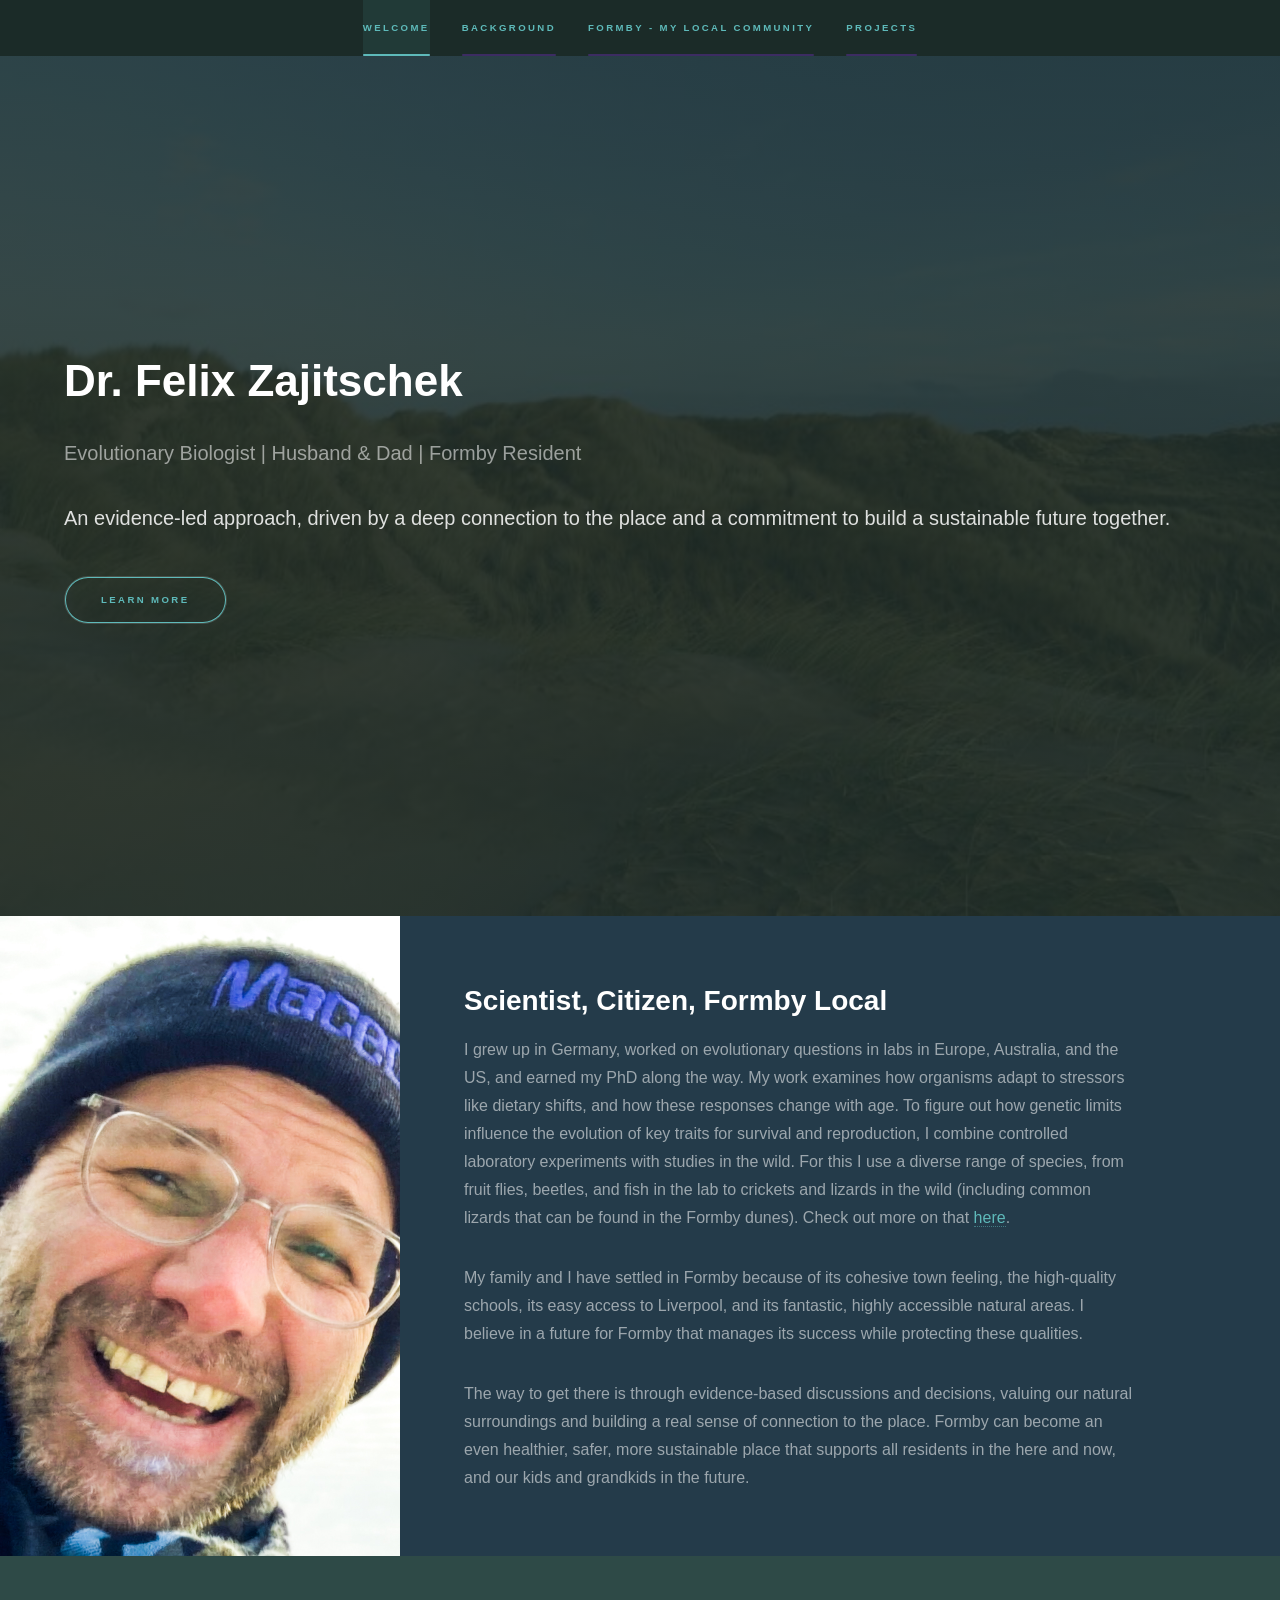
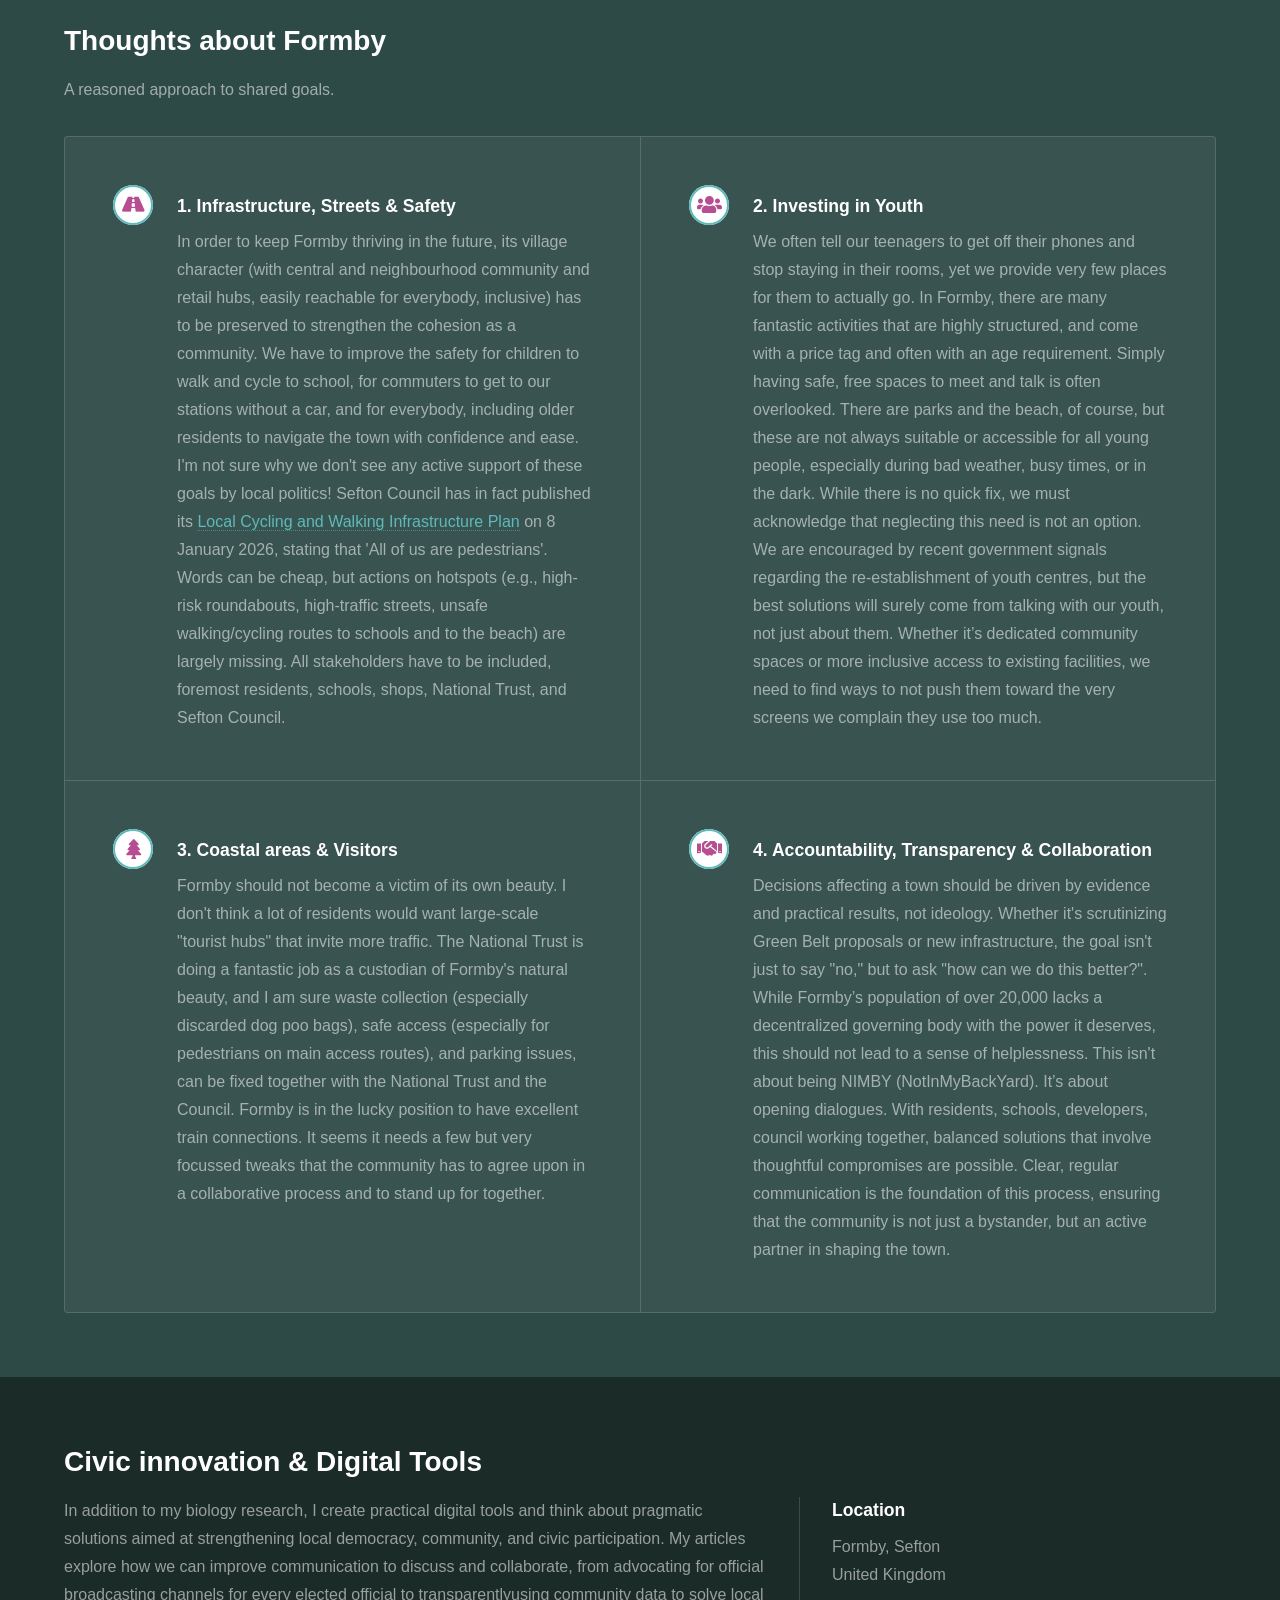
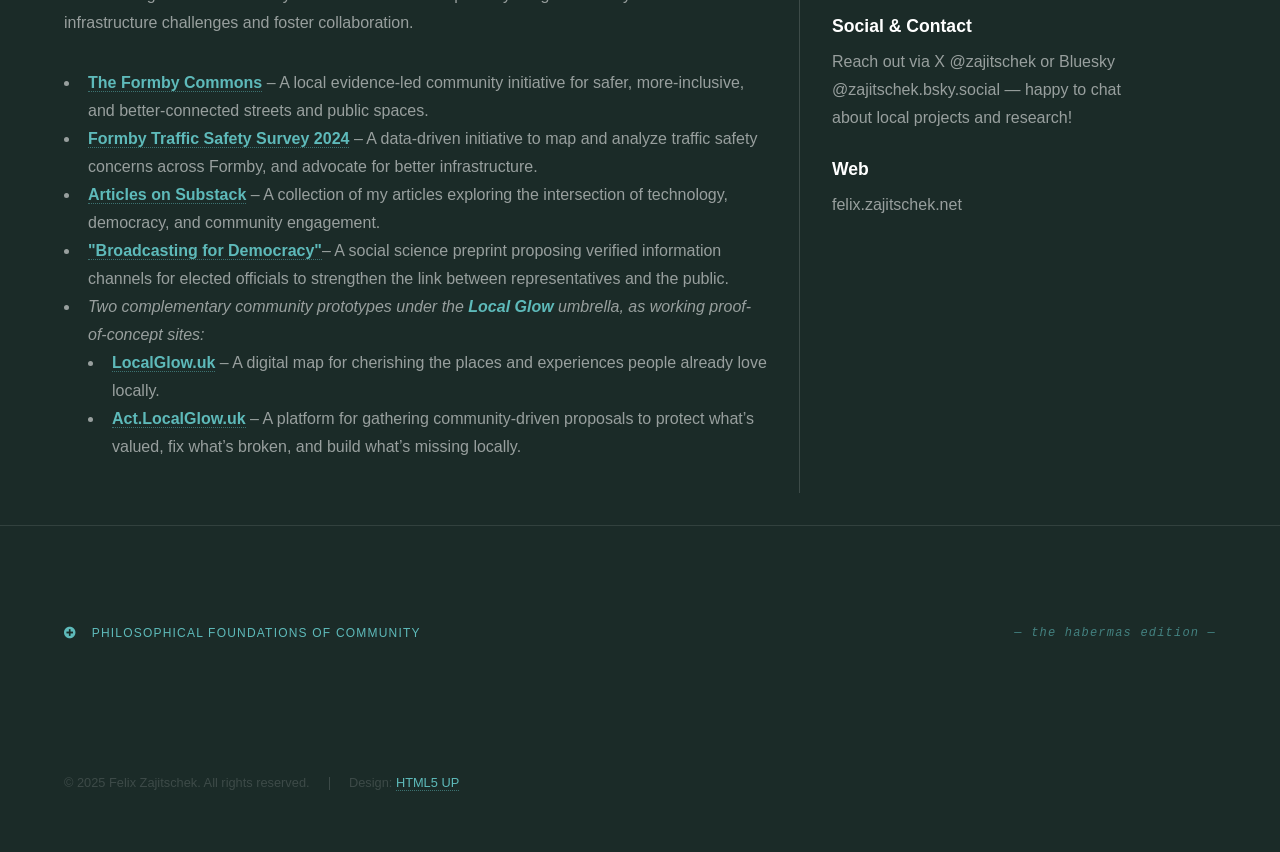
==== index.html @ e8300ec7 "Initial file upload" ====
<!DOCTYPE HTML>
<html>
        <head>
                <title>Dr. Felix Zajitschek | Formby Resident & Scientist</title>
                <meta charset="utf-8" />
                <meta name="viewport" content="width=device-width, initial-scale=1, user-scalable=no" />
                <link rel="stylesheet" href="assets/css/main.css" />
                <noscript><link rel="stylesheet" href="assets/css/noscript.css" /></noscript>
                <link rel="icon" type="image/png" href="/favicon-96x96.png" sizes="96x96" />
<link rel="icon" type="image/svg+xml" href="/favicon.svg" />
<link rel="shortcut icon" href="/favicon.ico" />
<link rel="apple-touch-icon" sizes="180x180" href="/apple-touch-icon.png" />
<meta name="apple-mobile-web-app-title" content="Felix Z" />
<link rel="manifest" href="/site.webmanifest" />
        </head>
        <body class="is-preload">

                <section id="sidebar">
                                <div class="inner">
                                        <nav>
                                                <ul>
                                                        <li><a href="#intro">Welcome</a></li>
                                                        <li><a href="#about">Background</a></li>
                                                        <li><a href="#action">Formby - my local community</a></li>
                                                        <li><a href="#projects">Projects</a></li>
                                                </ul>
                                        </nav>
                                </div>
                        </section>

                <div id="wrapper">

                                <section id="intro" class="wrapper style1 fullscreen fade-up">
                                                <div class="inner">
                                                        <h1>Dr. Felix Zajitschek</h1>
                                                        <p>
    Evolutionary Biologist | Husband & Dad | Formby Resident
    <span style="display: block; margin-top: 1.5em; color: rgba(255, 255, 255, 0.85);">
        An evidence-led approach, driven by a deep connection to the place and a commitment to build a sustainable future together.
    </span>
</p>
                                                        <ul class="actions">
                                                                <li><a href="#about" class="button scrolly">Learn more</a></li>
                                                        </ul>
                                                </div>
                                        </section>

                                <section id="about" class="wrapper style2 spotlights">
                                                <section>
                                                        <a href="#" class="image"><img src="images/profile.jpg" alt="Felix Zajitschek" data-position="center center" /></a>
                                                        <div class="content">
                                                                <div class="inner">
                                                                        <h2>Scientist, Citizen, Formby Local</h2>
                                                                        <p>I grew up in Germany, worked on evolutionary questions in labs in Europe, Australia, and the US, and earned my PhD along the way. My work examines how organisms adapt to stressors like dietary shifts, and how these responses change with age. To figure out how genetic limits influence the evolution of key traits for survival and reproduction, I combine controlled laboratory experiments with studies in the wild.
                                                                        For this I use a diverse range of species, from fruit flies, beetles, and fish in the lab to crickets and lizards in the wild (including common lizards that can be found in the Formby dunes). Check out more on that <a href="https://research.zajitschek.net/" target="_blank">here</a>.</p>
                                                                        <p>My family and I have settled in Formby because of its cohesive town feeling, the high-quality schools, its easy access to Liverpool, and its fantastic, highly accessible natural areas. I believe in a future for Formby that manages its success while protecting these qualities.</p>
                                                                        <p>The way to get there is through evidence-based discussions and decisions, valuing our natural surroundings and building a real sense of connection to the place. Formby can become an even healthier, safer, more sustainable place that supports all residents in the here and now, and our kids and grandkids in the future.</p>
                                                                </div>

                                                        </div>
                                                </section>
                                        </section>

                                <section id="action" class="wrapper style3 fade-up">
                                                <div class="inner">
                                                        <h2>Thoughts about Formby</h2>
                                                        <p>A reasoned approach to shared goals.</p>
                                                        <div class="features">
                                                                <section>
                                                                        <span class="icon solid major fa-road"></span>
                                                                        <h3>1. Infrastructure, Streets & Safety</h3>
                                                                        <p>In order to keep Formby thriving in the future, its village character (with central and neighbourhood community and retail hubs, easily reachable for everybody, inclusive) has to be preserved to strengthen the cohesion as a community. We have to improve the safety for children to walk and cycle to school, for commuters to get to our stations without a car, and for everybody, including older residents to navigate the town with confidence and ease. I'm not sure why we don't see any active support of these goals by local politics! Sefton Council has in fact published its <a href="https://modgov.sefton.gov.uk/documents/s133350/Enc.%201%20for%20Adoption%20of%20the%20Local%20Cycling%20and%20Walking%20Infrastructure%20Plan.pdf" target="_blank">Local Cycling and Walking Infrastructure Plan</a> on 8 January 2026, stating that 'All of us are pedestrians'. Words can be cheap, but actions on hotspots (e.g., high-risk roundabouts, high-traffic streets, unsafe walking/cycling routes to schools and to the beach) are largely missing. All stakeholders have to be included, foremost residents, schools, shops, National Trust, and Sefton Council.

</p>
                                                                </section>
                                                                <section>
                                                                        <span class="icon solid major fa-users"></span>
                                                                        <h3>2. Investing in Youth</h3>
                                                                        <p>We often tell our teenagers to get off their phones and stop staying in their rooms, yet we provide very few places for them to actually go. In Formby, there are many fantastic activities that are highly structured, and come with a price tag and often with an age requirement.
                                                                        Simply having safe, free spaces to meet and talk is often overlooked. There are parks and the beach, of course, but these are not always suitable or accessible for all young people, especially during bad weather, busy times, or in the dark.
                                                                        While there is no quick fix, we must acknowledge that neglecting this need is not an option. We are encouraged by recent government signals regarding the re-establishment of youth centres, but the best solutions will surely come from talking with our youth, not just about them. Whether it’s dedicated community spaces or more inclusive access to existing facilities, we need to find ways to not push them toward the very screens we complain they use too much.</p>
                                                                </section>
                                                                <section>
                                                                        <span class="icon solid major fa-tree"></span>
                                                                        <h3>3. Coastal areas & Visitors</h3>
                                                                        <p>Formby should not become a victim of its own beauty. I don't think a lot of residents would want large-scale "tourist hubs" that invite more traffic. The National Trust is doing a fantastic job as a custodian of Formby's natural beauty, and I am sure waste collection (especially discarded dog poo bags), safe access (especially for pedestrians on main access routes), and parking issues, can be fixed together with the National Trust and the Council. Formby is in the lucky position to have excellent train connections. It seems it needs a few but very focussed tweaks that the community has to agree upon in a collaborative process and to stand up for together.</p>
                                                                </section>
                                                                <section>
                                                                        <span class="icon solid major fa-handshake"></span>
                                                                        <h3>4. Accountability, Transparency & Collaboration</h3>
                                                                        <p>Decisions affecting a town should be driven by evidence and practical results, not ideology. Whether it's scrutinizing Green Belt proposals or new infrastructure, the goal isn't just to say "no," but to ask "how can we do this better?".
                                                                        While Formby’s population of over 20,000 lacks a decentralized governing body with the power it deserves, this should not lead to a sense of helplessness. This isn't about being NIMBY (NotInMyBackYard). It’s about opening dialogues. With residents, schools, developers, council working together, balanced solutions that involve thoughtful compromises are possible. Clear, regular communication is the foundation of this process, ensuring that the community is not just a bystander, but an active partner in shaping the town.</p>
                                                                </section>
                                                        </div>
                                                </div>
                                        </section>

                                <section id="projects" class="wrapper style1 fade-up">
                                                <div class="inner">
                                                        <h2>Civic innovation & Digital Tools</h2>
                                                        <div class="split style1">
                                                                <section>
                                                                        <p>In addition to my biology research, I create practical digital tools and think about pragmatic solutions aimed at strengthening local democracy, community, and civic participation. My articles explore how we can improve communication to discuss and collaborate, from advocating for official broadcasting channels for every elected official to transparentlyusing community data to solve local infrastructure challenges and foster collaboration.</p>
                                                                        <ul>
                                                                                <li><strong><a href="https://theformbycommons.github.io/" target="_blank">The Formby Commons</a></strong> – A local evidence-led community initiative for safer, more-inclusive, and better-connected streets and public spaces.</li>
                                                                                <li><strong><a href="https://sites.google.com/view/formby-traffic-2024/home" target="_blank">Formby Traffic Safety Survey 2024</a></strong> – A data-driven initiative to map and analyze traffic safety concerns across Formby, and advocate for better infrastructure.</li>
                                                                                <li><strong><a href="https://substack.com/@felixzajitschek" target="_blank">Articles on Substack</a></strong> – A collection of my articles exploring the intersection of technology, democracy, and community engagement.</li>                                                                              
                                                                                <li><strong><a href="https://osf.io/preprints/socarxiv/wxce3_v2" target="_blank">"Broadcasting for Democracy"</strong></a>– A social science preprint proposing verified information channels for elected officials to strengthen the link between representatives and the public.</li>
                                                                                <li><em>Two complementary community prototypes under the <strong>Local Glow</strong> umbrella, as working proof-of-concept sites:</em>
                                                                                        <ul>
                                                                                <li><a href="https://localglow.uk" target="_blank"><strong>LocalGlow.uk</strong></a> – A digital map for cherishing the places and experiences people already love locally.</li>
                                                                                <li><a href="https://act.localglow.uk" target="_blank"><strong>Act.LocalGlow.uk</strong></a> – A platform for gathering community-driven proposals to protect what’s valued, fix what’s broken, and build what’s missing locally.</li>
                                                                                        </ul>
                                                                        </li>
                                                                        </ul>
                                                                </section>
                                                                <section>
                                                                        <ul class="contact">
                                                                                <li>
                                                                                        <h3>Location</h3>
                                                                                        <span>Formby, Sefton<br />
                                                                                        United Kingdom</span>
                                                                                </li>
                                                                                <li>
                                                                                        <h3>Social & Contact</h3>
                                                                                        Reach out via X @zajitschek or Bluesky @zajitschek.bsky.social — happy to chat about local projects and research!
                                                                                </li>
                                                                                <li>
                                                                                        <h3>Web</h3>
                                                                                        <span>felix.zajitschek.net</span>
                                                                                </li>
                                                                        </ul>
                                                                </section>
                                                        </div>
                                                </div>
                                        </section>

<!-- hidden philo comments start -->

<section id="philosophy" class="wrapper style1 fade-up" style="padding: 2em 0; border-top: 1px solid rgba(255, 255, 255, 0.1);">
    <div class="inner">
        <details style="cursor: pointer; outline: none; border: none;">
            <summary style="font-family: 'Arial', sans-serif; letter-spacing: 0.1em; text-transform: uppercase; font-size: 0.75em; color: #5ebaba; list-style: none; display: flex; align-items: center; justify-content: space-between;">
                <span><span class="icon solid fa-plus-circle" style="margin-right: 10px;"></span> Philosophical Foundations of Community</span>
                <span style="font-family: 'Courier New', Courier, monospace; font-style: italic; opacity: 0.6; text-transform: none;">— the habermas edition —</span>
            </summary>

            <div style="margin-top: 2em; background: rgba(255, 255, 255, 0.03); border: 1px solid rgba(94, 186, 186, 0.2); padding: 2em; border-radius: 0.25em;">
                
                <div style="margin-bottom: 2.5em;">
                    <blockquote style="border-left: 3px solid #5ebaba; padding-left: 1.5em; font-style: italic; color: #ffffff; margin-bottom: 1em; line-height: 1.5; font-family: 'Georgia', serif;">
                        "The spatial dimension of the life-world is determined by the 'fact of human plurality': every interaction unifies the multiple perspectives of perception and action of those present, who as individuals occupy an inconvertible standpoint."
                    </blockquote>
                    <p style="font-size: 0.9em; opacity: 0.8; margin-bottom: 0.5em;">
                        <strong>The Vision:</strong> Power isn't something one person holds. It's something we create together. By respecting our "inconvertible standpoints", i.e. our unique life experiences, we can build a shared reality within and for a community.
                    </p>
                    <cite style="display: block; font-size: 0.75em; opacity: 0.4; font-style: normal;">
                        Habermas, J., <em>Social Research</em> (1977), 44(1).
                    </cite>
                </div>

                <div style="margin-bottom: 2.5em;">
                    <blockquote style="border-left: 3px solid #5ebaba; padding-left: 1.5em; font-style: italic; color: #ffffff; margin-bottom: 1em; line-height: 1.5; font-family: 'Georgia', serif;">
                        "The temporal dimension of the life-world is determined by the 'fact of human natality': the birth of every individual means the possibility of a new beginning; to act means to be able to seize the initiative and to do the unanticipated."
                    </blockquote>
                    <p style="font-size: 0.9em; opacity: 0.8; margin-bottom: 0.5em;">
                        <strong>The Vision:</strong> We aren't bound by the way things have always been. Every new resident and every new generation brings the capacity to take the initiative and solve old problems in unanticipated ways. Every current resident has the same power.
                    </p>
                    <cite style="display: block; font-size: 0.75em; opacity: 0.4; font-style: normal;">
                        Habermas, J., <em>Social Research</em> (1977), 44(1).
                    </cite>
                </div>

                <div style="margin-bottom: 1em;">
                    <blockquote style="border-left: 3px solid #5ebaba; padding-left: 1.5em; font-style: italic; color: #ffffff; margin-bottom: 1em; line-height: 1.5; font-family: 'Georgia', serif;">
                        "In short, the new conflicts are not ignited by distribution problems but by questions having to do with the grammar of forms of life"
                    </blockquote>
                    <p style="font-size: 0.9em; opacity: 0.8; margin-bottom: 0.5em;">
                        <strong>The Vision:</strong> Sustainable local politics is about more than just budgets. It is about protecting the "grammar of our forms of life". This means ensuring that our schools, our dunes, and our local connections are treated as the vital language of our community, rather than just data points for non-local institutions or for solely profit-driven entities.
                    </p>
                    <cite style="display: block; font-size: 0.75em; opacity: 0.4; font-style: normal;">
                        Habermas, J., <em>The Theory of Communicative Action</em> (1987), 2.
                    </cite>
                </div>

            </div>
        </details>
    </div>
</section>
<!-- hidden philo comments end -->

                        </div>

                <footer id="footer" class="wrapper style1-alt">
                                <div class="inner">
                                        <ul class="menu">
                                                <li>&copy; 2025 Felix Zajitschek. All rights reserved.</li><li>Design: <a href="http://html5up.net">HTML5 UP</a></li>
                                        </ul>
                                </div>
                        </footer>

                <script src="assets/js/jquery.min.js"></script>
                        <script src="assets/js/jquery.scrollex.min.js"></script>
                        <script src="assets/js/jquery.scrolly.min.js"></script>
                        <script src="assets/js/browser.min.js"></script>
                        <script src="assets/js/breakpoints.min.js"></script>
                        <script src="assets/js/util.js"></script>
                        <script src="assets/js/main.js"></script>

        </body>
</html>
---- assets/css/main.css ----
@import url(fontawesome-all.min.css);

/*
	Hyperspace by HTML5 UP
	html5up.net | @ajlkn
	Free for personal and commercial use under the CCA 3.0 license (html5up.net/license)
*/

html, body, div, span, applet, object,
iframe, h1, h2, h3, h4, h5, h6, p, blockquote,
pre, a, abbr, acronym, address, big, cite,
code, del, dfn, em, img, ins, kbd, q, s, samp,
small, strike, strong, sub, sup, tt, var, b,
u, i, center, dl, dt, dd, ol, ul, li, fieldset,
form, label, legend, table, caption, tbody,
tfoot, thead, tr, th, td, article, aside,
canvas, details, embed, figure, figcaption,
footer, header, hgroup, menu, nav, output, ruby,
section, summary, time, mark, audio, video {
	margin: 0;
	padding: 0;
	border: 0;
	font-size: 100%;
	font: inherit;
	vertical-align: baseline;}

article, aside, details, figcaption, figure,
footer, header, hgroup, menu, nav, section {
	display: block;}

body {
	line-height: 1;
}

ol, ul {
	list-style: none;
}

blockquote, q {
	quotes: none;
}

	blockquote:before, blockquote:after, q:before, q:after {
		content: '';
		content: none;
	}

table {
	border-collapse: collapse;
	border-spacing: 0;
}

body {
	-webkit-text-size-adjust: none;
}

mark {
	background-color: transparent;
	color: inherit;
}

input::-moz-focus-inner {
	border: 0;
	padding: 0;
}

input, select, textarea {
	-moz-appearance: none;
	-webkit-appearance: none;
	-ms-appearance: none;
	appearance: none;
}

/* Basic */

	@-ms-viewport {
		width: device-width;
	}

	body {
		-ms-overflow-style: scrollbar;
	}

	@media screen and (max-width: 480px) {

		html, body {
			min-width: 320px;
		}

	}

	html {
		box-sizing: border-box;
	}

	*, *:before, *:after {
		box-sizing: inherit;
	}

	body {
		background: #312450;
	}

		body.is-preload *, body.is-preload *:before, body.is-preload *:after {
			-moz-animation: none !important;
			-webkit-animation: none !important;
			-ms-animation: none !important;
			animation: none !important;
			-moz-transition: none !important;
			-webkit-transition: none !important;
			-ms-transition: none !important;
			transition: none !important;
		}

/* Type */

	body, input, select, textarea {
		color: rgba(255, 255, 255, 0.55);
		font-family: Arial, Helvetica, sans-serif;
		font-size: 16.5pt;
		font-weight: normal;
		line-height: 1.75;
	}

		@media screen and (max-width: 1680px) {

			body, input, select, textarea {
				font-size: 13pt;
			}

		}

		@media screen and (max-width: 1280px) {

			body, input, select, textarea {
				font-size: 12pt;
			}

		}

		@media screen and (max-width: 360px) {

			body, input, select, textarea {
				font-size: 11pt;
			}

		}

	a {
		-moz-transition: color 0.2s ease, border-bottom-color 0.2s ease;
		-webkit-transition: color 0.2s ease, border-bottom-color 0.2s ease;
		-ms-transition: color 0.2s ease, border-bottom-color 0.2s ease;
		transition: color 0.2s ease, border-bottom-color 0.2s ease;
		border-bottom: dotted 1px rgba(255, 255, 255, 0.35);
		color: inherit;
		text-decoration: none;
	}

		a:hover {
			border-bottom-color: transparent;
			color: #ffffff;
		}

	strong, b {
		color: #ffffff;
		font-weight: bold;
	}

	em, i {
		font-style: italic;
	}

	p {
		margin: 0 0 2em 0;
	}

	h1, h2, h3, h4, h5, h6 {
		color: #ffffff;
		font-weight: bold;
		line-height: 1.5;
		margin: 0 0 0.5em 0;
	}

		h1 a, h2 a, h3 a, h4 a, h5 a, h6 a {
			color: inherit;
			text-decoration: none;
		}

	h1 {
		font-size: 2.75em;
	}

		h1.major {
			margin: 0 0 1.3em 0;
			position: relative;
			padding-bottom: 0.35em;
		}

			h1.major:after {
				background-image: -moz-linear-gradient(to right, #5e42a6, #b74e91);
				background-image: -webkit-linear-gradient(to right, #5e42a6, #b74e91);
				background-image: -ms-linear-gradient(to right, #5e42a6, #b74e91);
				background-image: linear-gradient(to right, #5e42a6, #b74e91);
				-moz-transition: max-width 0.2s ease;
				-webkit-transition: max-width 0.2s ease;
				-ms-transition: max-width 0.2s ease;
				transition: max-width 0.2s ease;
				border-radius: 0.2em;
				bottom: 0;
				content: '';
				height: 0.05em;
				position: absolute;
				right: 0;
				width: 100%;
			}

	h2 {
		font-size: 1.75em;
	}

	h3 {
		font-size: 1.1em;
	}

	h4 {
		font-size: 1em;
	}

	h5 {
		font-size: 0.8em;
	}

	h6 {
		font-size: 0.6em;
	}

	@media screen and (max-width: 736px) {

		h1 {
			font-size: 2em;
		}

		h2 {
			font-size: 1.25em;
		}

		h3 {
			font-size: 1em;
		}

		h4 {
			font-size: 0.8em;
		}

		h5 {
			font-size: 0.6em;
		}

		h6 {
			font-size: 0.6em;
		}

	}

	sub {
		font-size: 0.8em;
		position: relative;
		top: 0.5em;
	}

	sup {
		font-size: 0.8em;
		position: relative;
		top: -0.5em;
	}

	blockquote {
		border-left: solid 4px rgba(255, 255, 255, 0.15);
		font-style: italic;
		margin: 0 0 2em 0;
		padding: 0.5em 0 0.5em 2em;
	}

	code {
		background: rgba(255, 255, 255, 0.05);
		border-radius: 0.25em;
		border: solid 1px rgba(255, 255, 255, 0.15);
		font-family: "Courier New", monospace;
		font-size: 0.9em;
		margin: 0 0.25em;
		padding: 0.25em 0.65em;
	}

	pre {
		-webkit-overflow-scrolling: touch;
		font-family: "Courier New", monospace;
		font-size: 0.9em;
		margin: 0 0 2em 0;
	}

		pre code {
			display: block;
			line-height: 1.75em;
			padding: 1em 1.5em;
			overflow-x: auto;
		}

	hr {
		border: 0;
		border-bottom: solid 1px rgba(255, 255, 255, 0.15);
		margin: 2em 0;
	}

		hr.major {
			margin: 3em 0;
		}

	.align-left {
		text-align: left;
	}

	.align-center {
		text-align: center;
	}

	.align-right {
		text-align: right;
	}

/* Row */

	.row {
		display: flex;
		flex-wrap: wrap;
		box-sizing: border-box;
		align-items: stretch;
	}

		.row > * {
			box-sizing: border-box;
		}

		.row.gtr-uniform > * > :last-child {
			margin-bottom: 0;
		}

		.row.aln-left {
			justify-content: flex-start;
		}

		.row.aln-center {
			justify-content: center;
		}

		.row.aln-right {
			justify-content: flex-end;
		}

		.row.aln-top {
			align-items: flex-start;
		}

		.row.aln-middle {
			align-items: center;
		}

		.row.aln-bottom {
			align-items: flex-end;
		}

		.row > .imp {
			order: -1;
		}

		.row > .col-1 {
			width: 8.33333%;
		}

		.row > .off-1 {
			margin-left: 8.33333%;
		}

		.row > .col-2 {
			width: 16.66667%;
		}

		.row > .off-2 {
			margin-left: 16.66667%;
		}

		.row > .col-3 {
			width: 25%;
		}

		.row > .off-3 {
			margin-left: 25%;
		}

		.row > .col-4 {
			width: 33.33333%;
		}

		.row > .off-4 {
			margin-left: 33.33333%;
		}

		.row > .col-5 {
			width: 41.66667%;
		}

		.row > .off-5 {
			margin-left: 41.66667%;
		}

		.row > .col-6 {
			width: 50%;
		}

		.row > .off-6 {
			margin-left: 50%;
		}

		.row > .col-7 {
			width: 58.33333%;
		}

		.row > .off-7 {
			margin-left: 58.33333%;
		}

		.row > .col-8 {
			width: 66.66667%;
		}

		.row > .off-8 {
			margin-left: 66.66667%;
		}

		.row > .col-9 {
			width: 75%;
		}

		.row > .off-9 {
			margin-left: 75%;
		}

		.row > .col-10 {
			width: 83.33333%;
		}

		.row > .off-10 {
			margin-left: 83.33333%;
		}

		.row > .col-11 {
			width: 91.66667%;
		}

		.row > .off-11 {
			margin-left: 91.66667%;
		}

		.row > .col-12 {
			width: 100%;
		}

		.row > .off-12 {
			margin-left: 100%;
		}

		.row.gtr-0 {
			margin-top: 0;
			margin-left: 0em;
		}

			.row.gtr-0 > * {
				padding: 0 0 0 0em;
			}

			.row.gtr-0.gtr-uniform {
				margin-top: 0em;
			}

				.row.gtr-0.gtr-uniform > * {
					padding-top: 0em;
				}

		.row.gtr-25 {
			margin-top: 0;
			margin-left: -0.375em;
		}

			.row.gtr-25 > * {
				padding: 0 0 0 0.375em;
			}

			.row.gtr-25.gtr-uniform {
				margin-top: -0.375em;
			}

				.row.gtr-25.gtr-uniform > * {
					padding-top: 0.375em;
				}

		.row.gtr-50 {
			margin-top: 0;
			margin-left: -0.75em;
		}

			.row.gtr-50 > * {
				padding: 0 0 0 0.75em;
			}

			.row.gtr-50.gtr-uniform {
				margin-top: -0.75em;
			}

				.row.gtr-50.gtr-uniform > * {
					padding-top: 0.75em;
				}

		.row {
			margin-top: 0;
			margin-left: -1.5em;
		}

			.row > * {
				padding: 0 0 0 1.5em;
			}

			.row.gtr-uniform {
				margin-top: -1.5em;
			}

				.row.gtr-uniform > * {
					padding-top: 1.5em;
				}

		.row.gtr-150 {
			margin-top: 0;
			margin-left: -2.25em;
		}

			.row.gtr-150 > * {
				padding: 0 0 0 2.25em;
			}

			.row.gtr-150.gtr-uniform {
				margin-top: -2.25em;
			}

				.row.gtr-150.gtr-uniform > * {
					padding-top: 2.25em;
				}

		.row.gtr-200 {
			margin-top: 0;
			margin-left: -3em;
		}

			.row.gtr-200 > * {
				padding: 0 0 0 3em;
			}

			.row.gtr-200.gtr-uniform {
				margin-top: -3em;
			}

				.row.gtr-200.gtr-uniform > * {
					padding-top: 3em;
				}

		@media screen and (max-width: 1680px) {

			.row {
				display: flex;
				flex-wrap: wrap;
				box-sizing: border-box;
				align-items: stretch;
			}

				.row > * {
					box-sizing: border-box;
				}

				.row.gtr-uniform > * > :last-child {
					margin-bottom: 0;
				}

				.row.aln-left {
					justify-content: flex-start;
				}

				.row.aln-center {
					justify-content: center;
				}

				.row.aln-right {
					justify-content: flex-end;
				}

				.row.aln-top {
					align-items: flex-start;
				}

				.row.aln-middle {
					align-items: center;
				}

				.row.aln-bottom {
					align-items: flex-end;
				}

				.row > .imp-xlarge {
					order: -1;
				}

				.row > .col-1-xlarge {
					width: 8.33333%;
				}

				.row > .off-1-xlarge {
					margin-left: 8.33333%;
				}

				.row > .col-2-xlarge {
					width: 16.66667%;
				}

				.row > .off-2-xlarge {
					margin-left: 16.66667%;
				}

				.row > .col-3-xlarge {
					width: 25%;
				}

				.row > .off-3-xlarge {
					margin-left: 25%;
				}

				.row > .col-4-xlarge {
					width: 33.33333%;
				}

				.row > .off-4-xlarge {
					margin-left: 33.33333%;
				}

				.row > .col-5-xlarge {
					width: 41.66667%;
				}

				.row > .off-5-xlarge {
					margin-left: 41.66667%;
				}

				.row > .col-6-xlarge {
					width: 50%;
				}

				.row > .off-6-xlarge {
					margin-left: 50%;
				}

				.row > .col-7-xlarge {
					width: 58.33333%;
				}

				.row > .off-7-xlarge {
					margin-left: 58.33333%;
				}

				.row > .col-8-xlarge {
					width: 66.66667%;
				}

				.row > .off-8-xlarge {
					margin-left: 66.66667%;
				}

				.row > .col-9-xlarge {
					width: 75%;
				}

				.row > .off-9-xlarge {
					margin-left: 75%;
				}

				.row > .col-10-xlarge {
					width: 83.33333%;
				}

				.row > .off-10-xlarge {
					margin-left: 83.33333%;
				}

				.row > .col-11-xlarge {
					width: 91.66667%;
				}

				.row > .off-11-xlarge {
					margin-left: 91.66667%;
				}

				.row > .col-12-xlarge {
					width: 100%;
				}

				.row > .off-12-xlarge {
					margin-left: 100%;
				}

				.row.gtr-0 {
					margin-top: 0;
					margin-left: 0em;
				}

					.row.gtr-0 > * {
						padding: 0 0 0 0em;
					}

					.row.gtr-0.gtr-uniform {
						margin-top: 0em;
					}

						.row.gtr-0.gtr-uniform > * {
							padding-top: 0em;
						}

				.row.gtr-25 {
					margin-top: 0;
					margin-left: -0.375em;
				}

					.row.gtr-25 > * {
						padding: 0 0 0 0.375em;
					}

					.row.gtr-25.gtr-uniform {
						margin-top: -0.375em;
					}

						.row.gtr-25.gtr-uniform > * {
							padding-top: 0.375em;
						}

				.row.gtr-50 {
					margin-top: 0;
					margin-left: -0.75em;
				}

					.row.gtr-50 > * {
						padding: 0 0 0 0.75em;
					}

					.row.gtr-50.gtr-uniform {
						margin-top: -0.75em;
					}

						.row.gtr-50.gtr-uniform > * {
							padding-top: 0.75em;
						}

				.row {
					margin-top: 0;
					margin-left: -1.5em;
				}

					.row > * {
						padding: 0 0 0 1.5em;
					}

					.row.gtr-uniform {
						margin-top: -1.5em;
					}

						.row.gtr-uniform > * {
							padding-top: 1.5em;
						}

				.row.gtr-150 {
					margin-top: 0;
					margin-left: -2.25em;
				}

					.row.gtr-150 > * {
						padding: 0 0 0 2.25em;
					}

					.row.gtr-150.gtr-uniform {
						margin-top: -2.25em;
					}

						.row.gtr-150.gtr-uniform > * {
							padding-top: 2.25em;
						}

				.row.gtr-200 {
					margin-top: 0;
					margin-left: -3em;
				}

					.row.gtr-200 > * {
						padding: 0 0 0 3em;
					}

					.row.gtr-200.gtr-uniform {
						margin-top: -3em;
					}

						.row.gtr-200.gtr-uniform > * {
							padding-top: 3em;
						}

		}

		@media screen and (max-width: 1280px) {

			.row {
				display: flex;
				flex-wrap: wrap;
				box-sizing: border-box;
				align-items: stretch;
			}

				.row > * {
					box-sizing: border-box;
				}

				.row.gtr-uniform > * > :last-child {
					margin-bottom: 0;
				}

				.row.aln-left {
					justify-content: flex-start;
				}

				.row.aln-center {
					justify-content: center;
				}

				.row.aln-right {
					justify-content: flex-end;
				}

				.row.aln-top {
					align-items: flex-start;
				}

				.row.aln-middle {
					align-items: center;
				}

				.row.aln-bottom {
					align-items: flex-end;
				}

				.row > .imp-large {
					order: -1;
				}

				.row > .col-1-large {
					width: 8.33333%;
				}

				.row > .off-1-large {
					margin-left: 8.33333%;
				}

				.row > .col-2-large {
					width: 16.66667%;
				}

				.row > .off-2-large {
					margin-left: 16.66667%;
				}

				.row > .col-3-large {
					width: 25%;
				}

				.row > .off-3-large {
					margin-left: 25%;
				}

				.row > .col-4-large {
					width: 33.33333%;
				}

				.row > .off-4-large {
					margin-left: 33.33333%;
				}

				.row > .col-5-large {
					width: 41.66667%;
				}

				.row > .off-5-large {
					margin-left: 41.66667%;
				}

				.row > .col-6-large {
					width: 50%;
				}

				.row > .off-6-large {
					margin-left: 50%;
				}

				.row > .col-7-large {
					width: 58.33333%;
				}

				.row > .off-7-large {
					margin-left: 58.33333%;
				}

				.row > .col-8-large {
					width: 66.66667%;
				}

				.row > .off-8-large {
					margin-left: 66.66667%;
				}

				.row > .col-9-large {
					width: 75%;
				}

				.row > .off-9-large {
					margin-left: 75%;
				}

				.row > .col-10-large {
					width: 83.33333%;
				}

				.row > .off-10-large {
					margin-left: 83.33333%;
				}

				.row > .col-11-large {
					width: 91.66667%;
				}

				.row > .off-11-large {
					margin-left: 91.66667%;
				}

				.row > .col-12-large {
					width: 100%;
				}

				.row > .off-12-large {
					margin-left: 100%;
				}

				.row.gtr-0 {
					margin-top: 0;
					margin-left: 0em;
				}

					.row.gtr-0 > * {
						padding: 0 0 0 0em;
					}

					.row.gtr-0.gtr-uniform {
						margin-top: 0em;
					}

						.row.gtr-0.gtr-uniform > * {
							padding-top: 0em;
						}

				.row.gtr-25 {
					margin-top: 0;
					margin-left: -0.375em;
				}

					.row.gtr-25 > * {
						padding: 0 0 0 0.375em;
					}

					.row.gtr-25.gtr-uniform {
						margin-top: -0.375em;
					}

						.row.gtr-25.gtr-uniform > * {
							padding-top: 0.375em;
						}

				.row.gtr-50 {
					margin-top: 0;
					margin-left: -0.75em;
				}

					.row.gtr-50 > * {
						padding: 0 0 0 0.75em;
					}

					.row.gtr-50.gtr-uniform {
						margin-top: -0.75em;
					}

						.row.gtr-50.gtr-uniform > * {
							padding-top: 0.75em;
						}

				.row {
					margin-top: 0;
					margin-left: -1.5em;
				}

					.row > * {
						padding: 0 0 0 1.5em;
					}

					.row.gtr-uniform {
						margin-top: -1.5em;
					}

						.row.gtr-uniform > * {
							padding-top: 1.5em;
						}

				.row.gtr-150 {
					margin-top: 0;
					margin-left: -2.25em;
				}

					.row.gtr-150 > * {
						padding: 0 0 0 2.25em;
					}

					.row.gtr-150.gtr-uniform {
						margin-top: -2.25em;
					}

						.row.gtr-150.gtr-uniform > * {
							padding-top: 2.25em;
						}

				.row.gtr-200 {
					margin-top: 0;
					margin-left: -3em;
				}

					.row.gtr-200 > * {
						padding: 0 0 0 3em;
					}

					.row.gtr-200.gtr-uniform {
						margin-top: -3em;
					}

						.row.gtr-200.gtr-uniform > * {
							padding-top: 3em;
						}

		}

		@media screen and (max-width: 980px) {

			.row {
				display: flex;
				flex-wrap: wrap;
				box-sizing: border-box;
				align-items: stretch;
			}

				.row > * {
					box-sizing: border-box;
				}

				.row.gtr-uniform > * > :last-child {
					margin-bottom: 0;
				}

				.row.aln-left {
					justify-content: flex-start;
				}

				.row.aln-center {
					justify-content: center;
				}

				.row.aln-right {
					justify-content: flex-end;
				}

				.row.aln-top {
					align-items: flex-start;
				}

				.row.aln-middle {
					align-items: center;
				}

				.row.aln-bottom {
					align-items: flex-end;
				}

				.row > .imp-medium {
					order: -1;
				}

				.row > .col-1-medium {
					width: 8.33333%;
				}

				.row > .off-1-medium {
					margin-left: 8.33333%;
				}

				.row > .col-2-medium {
					width: 16.66667%;
				}

				.row > .off-2-medium {
					margin-left: 16.66667%;
				}

				.row > .col-3-medium {
					width: 25%;
				}

				.row > .off-3-medium {
					margin-left: 25%;
				}

				.row > .col-4-medium {
					width: 33.33333%;
				}

				.row > .off-4-medium {
					margin-left: 33.33333%;
				}

				.row > .col-5-medium {
					width: 41.66667%;
				}

				.row > .off-5-medium {
					margin-left: 41.66667%;
				}

				.row > .col-6-medium {
					width: 50%;
				}

				.row > .off-6-medium {
					margin-left: 50%;
				}

				.row > .col-7-medium {
					width: 58.33333%;
				}

				.row > .off-7-medium {
					margin-left: 58.33333%;
				}

				.row > .col-8-medium {
					width: 66.66667%;
				}

				.row > .off-8-medium {
					margin-left: 66.66667%;
				}

				.row > .col-9-medium {
					width: 75%;
				}

				.row > .off-9-medium {
					margin-left: 75%;
				}

				.row > .col-10-medium {
					width: 83.33333%;
				}

				.row > .off-10-medium {
					margin-left: 83.33333%;
				}

				.row > .col-11-medium {
					width: 91.66667%;
				}

				.row > .off-11-medium {
					margin-left: 91.66667%;
				}

				.row > .col-12-medium {
					width: 100%;
				}

				.row > .off-12-medium {
					margin-left: 100%;
				}

				.row.gtr-0 {
					margin-top: 0;
					margin-left: 0em;
				}

					.row.gtr-0 > * {
						padding: 0 0 0 0em;
					}

					.row.gtr-0.gtr-uniform {
						margin-top: 0em;
					}

						.row.gtr-0.gtr-uniform > * {
							padding-top: 0em;
						}

				.row.gtr-25 {
					margin-top: 0;
					margin-left: -0.375em;
				}

					.row.gtr-25 > * {
						padding: 0 0 0 0.375em;
					}

					.row.gtr-25.gtr-uniform {
						margin-top: -0.375em;
					}

						.row.gtr-25.gtr-uniform > * {
							padding-top: 0.375em;
						}

				.row.gtr-50 {
					margin-top: 0;
					margin-left: -0.75em;
				}

					.row.gtr-50 > * {
						padding: 0 0 0 0.75em;
					}

					.row.gtr-50.gtr-uniform {
						margin-top: -0.75em;
					}

						.row.gtr-50.gtr-uniform > * {
							padding-top: 0.75em;
						}

				.row {
					margin-top: 0;
					margin-left: -1.5em;
				}

					.row > * {
						padding: 0 0 0 1.5em;
					}

					.row.gtr-uniform {
						margin-top: -1.5em;
					}

						.row.gtr-uniform > * {
							padding-top: 1.5em;
						}

				.row.gtr-150 {
					margin-top: 0;
					margin-left: -2.25em;
				}

					.row.gtr-150 > * {
						padding: 0 0 0 2.25em;
					}

					.row.gtr-150.gtr-uniform {
						margin-top: -2.25em;
					}

						.row.gtr-150.gtr-uniform > * {
							padding-top: 2.25em;
						}

				.row.gtr-200 {
					margin-top: 0;
					margin-left: -3em;
				}

					.row.gtr-200 > * {
						padding: 0 0 0 3em;
					}

					.row.gtr-200.gtr-uniform {
						margin-top: -3em;
					}

						.row.gtr-200.gtr-uniform > * {
							padding-top: 3em;
						}

		}

		@media screen and (max-width: 736px) {

			.row {
				display: flex;
				flex-wrap: wrap;
				box-sizing: border-box;
				align-items: stretch;
			}

				.row > * {
					box-sizing: border-box;
				}

				.row.gtr-uniform > * > :last-child {
					margin-bottom: 0;
				}

				.row.aln-left {
					justify-content: flex-start;
				}

				.row.aln-center {
					justify-content: center;
				}

				.row.aln-right {
					justify-content: flex-end;
				}

				.row.aln-top {
					align-items: flex-start;
				}

				.row.aln-middle {
					align-items: center;
				}

				.row.aln-bottom {
					align-items: flex-end;
				}

				.row > .imp-small {
					order: -1;
				}

				.row > .col-1-small {
					width: 8.33333%;
				}

				.row > .off-1-small {
					margin-left: 8.33333%;
				}

				.row > .col-2-small {
					width: 16.66667%;
				}

				.row > .off-2-small {
					margin-left: 16.66667%;
				}

				.row > .col-3-small {
					width: 25%;
				}

				.row > .off-3-small {
					margin-left: 25%;
				}

				.row > .col-4-small {
					width: 33.33333%;
				}

				.row > .off-4-small {
					margin-left: 33.33333%;
				}

				.row > .col-5-small {
					width: 41.66667%;
				}

				.row > .off-5-small {
					margin-left: 41.66667%;
				}

				.row > .col-6-small {
					width: 50%;
				}

				.row > .off-6-small {
					margin-left: 50%;
				}

				.row > .col-7-small {
					width: 58.33333%;
				}

				.row > .off-7-small {
					margin-left: 58.33333%;
				}

				.row > .col-8-small {
					width: 66.66667%;
				}

				.row > .off-8-small {
					margin-left: 66.66667%;
				}

				.row > .col-9-small {
					width: 75%;
				}

				.row > .off-9-small {
					margin-left: 75%;
				}

				.row > .col-10-small {
					width: 83.33333%;
				}

				.row > .off-10-small {
					margin-left: 83.33333%;
				}

				.row > .col-11-small {
					width: 91.66667%;
				}

				.row > .off-11-small {
					margin-left: 91.66667%;
				}

				.row > .col-12-small {
					width: 100%;
				}

				.row > .off-12-small {
					margin-left: 100%;
				}

				.row.gtr-0 {
					margin-top: 0;
					margin-left: 0em;
				}

					.row.gtr-0 > * {
						padding: 0 0 0 0em;
					}

					.row.gtr-0.gtr-uniform {
						margin-top: 0em;
					}

						.row.gtr-0.gtr-uniform > * {
							padding-top: 0em;
						}

				.row.gtr-25 {
					margin-top: 0;
					margin-left: -0.375em;
				}

					.row.gtr-25 > * {
						padding: 0 0 0 0.375em;
					}

					.row.gtr-25.gtr-uniform {
						margin-top: -0.375em;
					}

						.row.gtr-25.gtr-uniform > * {
							padding-top: 0.375em;
						}

				.row.gtr-50 {
					margin-top: 0;
					margin-left: -0.75em;
				}

					.row.gtr-50 > * {
						padding: 0 0 0 0.75em;
					}

					.row.gtr-50.gtr-uniform {
						margin-top: -0.75em;
					}

						.row.gtr-50.gtr-uniform > * {
							padding-top: 0.75em;
						}

				.row {
					margin-top: 0;
					margin-left: -1.5em;
				}

					.row > * {
						padding: 0 0 0 1.5em;
					}

					.row.gtr-uniform {
						margin-top: -1.5em;
					}

						.row.gtr-uniform > * {
							padding-top: 1.5em;
						}

				.row.gtr-150 {
					margin-top: 0;
					margin-left: -2.25em;
				}

					.row.gtr-150 > * {
						padding: 0 0 0 2.25em;
					}

					.row.gtr-150.gtr-uniform {
						margin-top: -2.25em;
					}

						.row.gtr-150.gtr-uniform > * {
							padding-top: 2.25em;
						}

				.row.gtr-200 {
					margin-top: 0;
					margin-left: -3em;
				}

					.row.gtr-200 > * {
						padding: 0 0 0 3em;
					}

					.row.gtr-200.gtr-uniform {
						margin-top: -3em;
					}

						.row.gtr-200.gtr-uniform > * {
							padding-top: 3em;
						}

		}

		@media screen and (max-width: 480px) {

			.row {
				display: flex;
				flex-wrap: wrap;
				box-sizing: border-box;
				align-items: stretch;
			}

				.row > * {
					box-sizing: border-box;
				}

				.row.gtr-uniform > * > :last-child {
					margin-bottom: 0;
				}

				.row.aln-left {
					justify-content: flex-start;
				}

				.row.aln-center {
					justify-content: center;
				}

				.row.aln-right {
					justify-content: flex-end;
				}

				.row.aln-top {
					align-items: flex-start;
				}

				.row.aln-middle {
					align-items: center;
				}

				.row.aln-bottom {
					align-items: flex-end;
				}

				.row > .imp-xsmall {
					order: -1;
				}

				.row > .col-1-xsmall {
					width: 8.33333%;
				}

				.row > .off-1-xsmall {
					margin-left: 8.33333%;
				}

				.row > .col-2-xsmall {
					width: 16.66667%;
				}

				.row > .off-2-xsmall {
					margin-left: 16.66667%;
				}

				.row > .col-3-xsmall {
					width: 25%;
				}

				.row > .off-3-xsmall {
					margin-left: 25%;
				}

				.row > .col-4-xsmall {
					width: 33.33333%;
				}

				.row > .off-4-xsmall {
					margin-left: 33.33333%;
				}

				.row > .col-5-xsmall {
					width: 41.66667%;
				}

				.row > .off-5-xsmall {
					margin-left: 41.66667%;
				}

				.row > .col-6-xsmall {
					width: 50%;
				}

				.row > .off-6-xsmall {
					margin-left: 50%;
				}

				.row > .col-7-xsmall {
					width: 58.33333%;
				}

				.row > .off-7-xsmall {
					margin-left: 58.33333%;
				}

				.row > .col-8-xsmall {
					width: 66.66667%;
				}

				.row > .off-8-xsmall {
					margin-left: 66.66667%;
				}

				.row > .col-9-xsmall {
					width: 75%;
				}

				.row > .off-9-xsmall {
					margin-left: 75%;
				}

				.row > .col-10-xsmall {
					width: 83.33333%;
				}

				.row > .off-10-xsmall {
					margin-left: 83.33333%;
				}

				.row > .col-11-xsmall {
					width: 91.66667%;
				}

				.row > .off-11-xsmall {
					margin-left: 91.66667%;
				}

				.row > .col-12-xsmall {
					width: 100%;
				}

				.row > .off-12-xsmall {
					margin-left: 100%;
				}

				.row.gtr-0 {
					margin-top: 0;
					margin-left: 0em;
				}

					.row.gtr-0 > * {
						padding: 0 0 0 0em;
					}

					.row.gtr-0.gtr-uniform {
						margin-top: 0em;
					}

						.row.gtr-0.gtr-uniform > * {
							padding-top: 0em;
						}

				.row.gtr-25 {
					margin-top: 0;
					margin-left: -0.375em;
				}

					.row.gtr-25 > * {
						padding: 0 0 0 0.375em;
					}

					.row.gtr-25.gtr-uniform {
						margin-top: -0.375em;
					}

						.row.gtr-25.gtr-uniform > * {
							padding-top: 0.375em;
						}

				.row.gtr-50 {
					margin-top: 0;
					margin-left: -0.75em;
				}

					.row.gtr-50 > * {
						padding: 0 0 0 0.75em;
					}

					.row.gtr-50.gtr-uniform {
						margin-top: -0.75em;
					}

						.row.gtr-50.gtr-uniform > * {
							padding-top: 0.75em;
						}

				.row {
					margin-top: 0;
					margin-left: -1.5em;
				}

					.row > * {
						padding: 0 0 0 1.5em;
					}

					.row.gtr-uniform {
						margin-top: -1.5em;
					}

						.row.gtr-uniform > * {
							padding-top: 1.5em;
						}

				.row.gtr-150 {
					margin-top: 0;
					margin-left: -2.25em;
				}

					.row.gtr-150 > * {
						padding: 0 0 0 2.25em;
					}

					.row.gtr-150.gtr-uniform {
						margin-top: -2.25em;
					}

						.row.gtr-150.gtr-uniform > * {
							padding-top: 2.25em;
						}

				.row.gtr-200 {
					margin-top: 0;
					margin-left: -3em;
				}

					.row.gtr-200 > * {
						padding: 0 0 0 3em;
					}

					.row.gtr-200.gtr-uniform {
						margin-top: -3em;
					}

						.row.gtr-200.gtr-uniform > * {
							padding-top: 3em;
						}

		}

/* Box */

	.box {
		border-radius: 0.25em;
		border: solid 1px rgba(255, 255, 255, 0.15);
		margin-bottom: 2em;
		padding: 1.5em;
	}

		.box > :last-child,
		.box > :last-child > :last-child,
		.box > :last-child > :last-child > :last-child {
			margin-bottom: 0;
		}

		.box.alt {
			border: 0;
			border-radius: 0;
			padding: 0;
		}

/* Button */

	input[type="submit"],
	input[type="reset"],
	input[type="button"],
	button,
	.button {
		-moz-appearance: none;
		-webkit-appearance: none;
		-ms-appearance: none;
		appearance: none;
		-moz-transition: border-color 0.2s ease;
		-webkit-transition: border-color 0.2s ease;
		-ms-transition: border-color 0.2s ease;
		transition: border-color 0.2s ease;
		background-color: transparent;
		border: solid 1px !important;
		border-color: rgba(255, 255, 255, 0.15) !important;
		border-radius: 3em;
		color: #ffffff !important;
		cursor: pointer;
		display: inline-block;
		font-size: 0.6em;
		font-weight: bold;
		height: calc(4.75em + 2px);
		letter-spacing: 0.25em;
		line-height: 4.75em;
		outline: 0;
		padding: 0 3.75em;
		position: relative;
		text-align: center;
		text-decoration: none;
		text-transform: uppercase;
		white-space: nowrap;
	}

		input[type="submit"]:after,
		input[type="reset"]:after,
		input[type="button"]:after,
		button:after,
		.button:after {
			-moz-transform: scale(0.25);
			-webkit-transform: scale(0.25);
			-ms-transform: scale(0.25);
			transform: scale(0.25);
			pointer-events: none;
			-moz-transition: opacity 0.2s ease, -moz-transform 0.2s ease;
			-webkit-transition: opacity 0.2s ease, -webkit-transform 0.2s ease;
			-ms-transition: opacity 0.2s ease, -ms-transform 0.2s ease;
			transition: opacity 0.2s ease, transform 0.2s ease;
			background: #ffffff;
			border-radius: 3em;
			content: '';
			height: 100%;
			left: 0;
			opacity: 0;
			position: absolute;
			top: 0;
			width: 100%;
		}

		input[type="submit"].icon:before,
		input[type="reset"].icon:before,
		input[type="button"].icon:before,
		button.icon:before,
		.button.icon:before {
			margin-right: 0.75em;
		}

		input[type="submit"].fit,
		input[type="reset"].fit,
		input[type="button"].fit,
		button.fit,
		.button.fit {
			width: 100%;
		}

		input[type="submit"].small,
		input[type="reset"].small,
		input[type="button"].small,
		button.small,
		.button.small {
			font-size: 0.4em;
		}

		input[type="submit"].large,
		input[type="reset"].large,
		input[type="button"].large,
		button.large,
		.button.large {
			font-size: 0.8em;
		}

		input[type="submit"].primary,
		input[type="reset"].primary,
		input[type="button"].primary,
		button.primary,
		.button.primary {
			background-color: #ffffff;
			color: #312450 !important;
		}

			input[type="submit"].primary:after,
			input[type="reset"].primary:after,
			input[type="button"].primary:after,
			button.primary:after,
			.button.primary:after {
				display: none;
			}

		input[type="submit"].disabled, input[type="submit"]:disabled,
		input[type="reset"].disabled,
		input[type="reset"]:disabled,
		input[type="button"].disabled,
		input[type="button"]:disabled,
		button.disabled,
		button:disabled,
		.button.disabled,
		.button:disabled {
			cursor: default;
			opacity: 0.5;
			pointer-events: none;
		}

		input[type="submit"]:hover,
		input[type="reset"]:hover,
		input[type="button"]:hover,
		button:hover,
		.button:hover {
			border-color: rgba(255, 255, 255, 0.55) !important;
		}

			input[type="submit"]:hover:after,
			input[type="reset"]:hover:after,
			input[type="button"]:hover:after,
			button:hover:after,
			.button:hover:after {
				opacity: 0.05;
				-moz-transform: scale(1);
				-webkit-transform: scale(1);
				-ms-transform: scale(1);
				transform: scale(1);
			}

			input[type="submit"]:hover:active,
			input[type="reset"]:hover:active,
			input[type="button"]:hover:active,
			button:hover:active,
			.button:hover:active {
				border-color: #ffffff !important;
			}

				input[type="submit"]:hover:active:after,
				input[type="reset"]:hover:active:after,
				input[type="button"]:hover:active:after,
				button:hover:active:after,
				.button:hover:active:after {
					opacity: 0.1;
				}

/* Features */

	.features {
		display: -moz-flex;
		display: -webkit-flex;
		display: -ms-flex;
		display: flex;
		-moz-flex-wrap: wrap;
		-webkit-flex-wrap: wrap;
		-ms-flex-wrap: wrap;
		flex-wrap: wrap;
		border-radius: 0.25em;
		border: solid 1px rgba(255, 255, 255, 0.15);
		background: rgba(255, 255, 255, 0.05);
		margin: 0 0 2em 0;
	}

		.features section {
			padding: 3.5em 3em 1em 7em ;
			width: 50%;
			border-top: solid 1px rgba(255, 255, 255, 0.15);
			position: relative;
		}

			.features section:nth-child(-n + 2) {
				border-top-width: 0;
			}

			.features section:nth-child(2n) {
				border-left: solid 1px rgba(255, 255, 255, 0.15);
			}

			.features section .icon {
				-moz-transition: opacity 0.5s ease, -moz-transform 0.5s ease;
				-webkit-transition: opacity 0.5s ease, -webkit-transform 0.5s ease;
				-ms-transition: opacity 0.5s ease, -ms-transform 0.5s ease;
				transition: opacity 0.5s ease, transform 0.5s ease;
				-moz-transition-delay: 1s;
				-webkit-transition-delay: 1s;
				-ms-transition-delay: 1s;
				transition-delay: 1s;
				-moz-transform: scale(1);
				-webkit-transform: scale(1);
				-ms-transform: scale(1);
				transform: scale(1);
				position: absolute;
				left: 3em;
				top: 3em;
				opacity: 1;
			}

			.features section:nth-child(1) .icon {
				-moz-transition-delay: 0.15s;
				-webkit-transition-delay: 0.15s;
				-ms-transition-delay: 0.15s;
				transition-delay: 0.15s;
			}

			.features section:nth-child(2) .icon {
				-moz-transition-delay: 0.3s;
				-webkit-transition-delay: 0.3s;
				-ms-transition-delay: 0.3s;
				transition-delay: 0.3s;
			}

			.features section:nth-child(3) .icon {
				-moz-transition-delay: 0.45s;
				-webkit-transition-delay: 0.45s;
				-ms-transition-delay: 0.45s;
				transition-delay: 0.45s;
			}

			.features section:nth-child(4) .icon {
				-moz-transition-delay: 0.6s;
				-webkit-transition-delay: 0.6s;
				-ms-transition-delay: 0.6s;
				transition-delay: 0.6s;
			}

			.features section:nth-child(5) .icon {
				-moz-transition-delay: 0.75s;
				-webkit-transition-delay: 0.75s;
				-ms-transition-delay: 0.75s;
				transition-delay: 0.75s;
			}

			.features section:nth-child(6) .icon {
				-moz-transition-delay: 0.9s;
				-webkit-transition-delay: 0.9s;
				-ms-transition-delay: 0.9s;
				transition-delay: 0.9s;
			}

			.features section:nth-child(7) .icon {
				-moz-transition-delay: 1.05s;
				-webkit-transition-delay: 1.05s;
				-ms-transition-delay: 1.05s;
				transition-delay: 1.05s;
			}

			.features section:nth-child(8) .icon {
				-moz-transition-delay: 1.2s;
				-webkit-transition-delay: 1.2s;
				-ms-transition-delay: 1.2s;
				transition-delay: 1.2s;
			}

			.features section:nth-child(9) .icon {
				-moz-transition-delay: 1.35s;
				-webkit-transition-delay: 1.35s;
				-ms-transition-delay: 1.35s;
				transition-delay: 1.35s;
			}

			.features section:nth-child(10) .icon {
				-moz-transition-delay: 1.5s;
				-webkit-transition-delay: 1.5s;
				-ms-transition-delay: 1.5s;
				transition-delay: 1.5s;
			}

			.features section:nth-child(11) .icon {
				-moz-transition-delay: 1.65s;
				-webkit-transition-delay: 1.65s;
				-ms-transition-delay: 1.65s;
				transition-delay: 1.65s;
			}

			.features section:nth-child(12) .icon {
				-moz-transition-delay: 1.8s;
				-webkit-transition-delay: 1.8s;
				-ms-transition-delay: 1.8s;
				transition-delay: 1.8s;
			}

			.features section:nth-child(13) .icon {
				-moz-transition-delay: 1.95s;
				-webkit-transition-delay: 1.95s;
				-ms-transition-delay: 1.95s;
				transition-delay: 1.95s;
			}

			.features section:nth-child(14) .icon {
				-moz-transition-delay: 2.1s;
				-webkit-transition-delay: 2.1s;
				-ms-transition-delay: 2.1s;
				transition-delay: 2.1s;
			}

			.features section:nth-child(15) .icon {
				-moz-transition-delay: 2.25s;
				-webkit-transition-delay: 2.25s;
				-ms-transition-delay: 2.25s;
				transition-delay: 2.25s;
			}

			.features section:nth-child(16) .icon {
				-moz-transition-delay: 2.4s;
				-webkit-transition-delay: 2.4s;
				-ms-transition-delay: 2.4s;
				transition-delay: 2.4s;
			}

			.features section:nth-child(17) .icon {
				-moz-transition-delay: 2.55s;
				-webkit-transition-delay: 2.55s;
				-ms-transition-delay: 2.55s;
				transition-delay: 2.55s;
			}

			.features section:nth-child(18) .icon {
				-moz-transition-delay: 2.7s;
				-webkit-transition-delay: 2.7s;
				-ms-transition-delay: 2.7s;
				transition-delay: 2.7s;
			}

			.features section:nth-child(19) .icon {
				-moz-transition-delay: 2.85s;
				-webkit-transition-delay: 2.85s;
				-ms-transition-delay: 2.85s;
				transition-delay: 2.85s;
			}

			.features section:nth-child(20) .icon {
				-moz-transition-delay: 3s;
				-webkit-transition-delay: 3s;
				-ms-transition-delay: 3s;
				transition-delay: 3s;
			}

		.features.inactive section .icon {
			-moz-transform: scale(0.5);
			-webkit-transform: scale(0.5);
			-ms-transform: scale(0.5);
			transform: scale(0.5);
			opacity: 0;
		}

		@media screen and (max-width: 980px) {

			.features {
				display: block;
			}

				.features section {
					border-top-width: 1px !important;
					border-left-width: 0 !important;
					width: 100%;
				}

					.features section:first-child {
						border-top-width: 0 !important;
					}

		}

		@media screen and (max-width: 736px) {

			.features section {
				padding: 2.5em 1.5em 0.1em 5.5em ;
			}

				.features section .icon {
					left: 1.5em;
					top: 2em;
				}

		}

		@media screen and (max-width: 480px) {

			.features section {
				padding: 2em 1.5em 0.1em 1.5em ;
			}

				.features section .icon {
					left: 0;
					position: relative;
					top: 0;
				}

		}

/* Form */

	form {
		margin: 0 0 2em 0;
	}

		form > :last-child {
			margin-bottom: 0;
		}

		form > .fields {
			display: -moz-flex;
			display: -webkit-flex;
			display: -ms-flex;
			display: flex;
			-moz-flex-wrap: wrap;
			-webkit-flex-wrap: wrap;
			-ms-flex-wrap: wrap;
			flex-wrap: wrap;
			width: calc(100% + 3em);
			margin: -1.5em 0 2em -1.5em;
		}

			form > .fields > .field {
				-moz-flex-grow: 0;
				-webkit-flex-grow: 0;
				-ms-flex-grow: 0;
				flex-grow: 0;
				-moz-flex-shrink: 0;
				-webkit-flex-shrink: 0;
				-ms-flex-shrink: 0;
				flex-shrink: 0;
				padding: 1.5em 0 0 1.5em;
				width: calc(100% - 1.5em);
			}

				form > .fields > .field.half {
					width: calc(50% - 0.75em);
				}

				form > .fields > .field.third {
					width: calc(100%/3 - 0.5em);
				}

				form > .fields > .field.quarter {
					width: calc(25% - 0.375em);
				}

		@media screen and (max-width: 480px) {

			form > .fields {
				width: calc(100% + 3em);
				margin: -1.5em 0 2em -1.5em;
			}

				form > .fields > .field {
					padding: 1.5em 0 0 1.5em;
					width: calc(100% - 1.5em);
				}

					form > .fields > .field.half {
						width: calc(100% - 1.5em);
					}

					form > .fields > .field.third {
						width: calc(100% - 1.5em);
					}

					form > .fields > .field.quarter {
						width: calc(100% - 1.5em);
					}

		}

	label {
		color: #ffffff;
		font-weight: bold;
		line-height: 1.5;
		margin: 0 0 0.7em 0;
		display: block;
		font-size: 1.1em;
	}

	input[type="text"],
	input[type="password"],
	input[type="email"],
	input[type="tel"],
	select,
	textarea {
		-moz-appearance: none;
		-webkit-appearance: none;
		-ms-appearance: none;
		appearance: none;
		background: rgba(255, 255, 255, 0.05);
		border-radius: 0.25em;
		border: none;
		border: solid 1px rgba(255, 255, 255, 0.15);
		color: inherit;
		display: block;
		outline: 0;
		padding: 0 1em;
		text-decoration: none;
		width: 100%;
	}

		input[type="text"]:invalid,
		input[type="password"]:invalid,
		input[type="email"]:invalid,
		input[type="tel"]:invalid,
		select:invalid,
		textarea:invalid {
			box-shadow: none;
		}

		input[type="text"]:focus,
		input[type="password"]:focus,
		input[type="email"]:focus,
		input[type="tel"]:focus,
		select:focus,
		textarea:focus {
			border-color: #ffffff;
			box-shadow: 0 0 0 1px #ffffff;
		}

	select {
		background-image: url("data:image/svg+xml;charset=utf8,%3Csvg xmlns='http://www.w3.org/2000/svg' width='40' height='40' preserveAspectRatio='none' viewBox='0 0 40 40'%3E%3Cpath d='M9.4,12.3l10.4,10.4l10.4-10.4c0.2-0.2,0.5-0.4,0.9-0.4c0.3,0,0.6,0.1,0.9,0.4l3.3,3.3c0.2,0.2,0.4,0.5,0.4,0.9 c0,0.4-0.1,0.6-0.4,0.9L20.7,31.9c-0.2,0.2-0.5,0.4-0.9,0.4c-0.3,0-0.6-0.1-0.9-0.4L4.3,17.3c-0.2-0.2-0.4-0.5-0.4-0.9 c0-0.4,0.1-0.6,0.4-0.9l3.3-3.3c0.2-0.2,0.5-0.4,0.9-0.4S9.1,12.1,9.4,12.3z' fill='rgba(255, 255, 255, 0.15)' /%3E%3C/svg%3E");
		background-size: 1.25rem;
		background-repeat: no-repeat;
		background-position: calc(100% - 1rem) center;
		height: 2.75em;
		padding-right: 2.75em;
		text-overflow: ellipsis;
	}

		select option {
			color: #ffffff;
			background: #312450;
		}

		select:focus::-ms-value {
			background-color: transparent;
		}

		select::-ms-expand {
			display: none;
		}

	input[type="text"],
	input[type="password"],
	input[type="email"],
	select {
		height: 2.75em;
	}

	textarea {
		padding: 0.75em 1em;
	}

		body.is-ie textarea {
			min-height: 10em;
		}

	input[type="checkbox"],
	input[type="radio"] {
		-moz-appearance: none;
		-webkit-appearance: none;
		-ms-appearance: none;
		appearance: none;
		display: block;
		float: left;
		margin-right: -2em;
		opacity: 0;
		width: 1em;
		z-index: -1;
	}

		input[type="checkbox"] + label,
		input[type="radio"] + label {
			text-decoration: none;
			color: rgba(255, 255, 255, 0.55);
			cursor: pointer;
			display: inline-block;
			font-size: 1em;
			font-weight: normal;
			padding-left: 2.4em;
			padding-right: 0.75em;
			position: relative;
		}

			input[type="checkbox"] + label:before,
			input[type="radio"] + label:before {
				-moz-osx-font-smoothing: grayscale;
				-webkit-font-smoothing: antialiased;
				display: inline-block;
				font-style: normal;
				font-variant: normal;
				text-rendering: auto;
				line-height: 1;
				text-transform: none !important;
				font-family: 'Font Awesome 5 Free';
				font-weight: 900;
			}

			input[type="checkbox"] + label:before,
			input[type="radio"] + label:before {
				background: rgba(255, 255, 255, 0.05);
				border-radius: 0.25em;
				border: solid 1px rgba(255, 255, 255, 0.15);
				content: '';
				display: inline-block;
				font-size: 0.8em;
				height: 2.0625em;
				left: 0;
				line-height: 2.0625em;
				position: absolute;
				text-align: center;
				top: 0;
				width: 2.0625em;
			}

		input[type="checkbox"]:checked + label:before,
		input[type="radio"]:checked + label:before {
			background: #ffffff;
			border-color: #ffffff;
			color: #b74e91;
			content: '\f00c';
		}

		input[type="checkbox"]:focus + label:before,
		input[type="radio"]:focus + label:before {
			border-color: #ffffff;
			box-shadow: 0 0 0 1px #ffffff;
		}

	input[type="checkbox"] + label:before {
		border-radius: 0.25em;
	}

	input[type="radio"] + label:before {
		border-radius: 100%;
	}

	::-webkit-input-placeholder {
		color: rgba(255, 255, 255, 0.35) !important;
		opacity: 1.0;
	}

	:-moz-placeholder {
		color: rgba(255, 255, 255, 0.35) !important;
		opacity: 1.0;
	}

	::-moz-placeholder {
		color: rgba(255, 255, 255, 0.35) !important;
		opacity: 1.0;
	}

	:-ms-input-placeholder {
		color: rgba(255, 255, 255, 0.35) !important;
		opacity: 1.0;
	}

/* Icon */

	.icon {
		text-decoration: none;
		border-bottom: none;
		position: relative;
	}

		.icon:before {
			-moz-osx-font-smoothing: grayscale;
			-webkit-font-smoothing: antialiased;
			display: inline-block;
			font-style: normal;
			font-variant: normal;
			text-rendering: auto;
			line-height: 1;
			text-transform: none !important;
			font-family: 'Font Awesome 5 Free';
			font-weight: 400;
		}

		.icon > .label {
			display: none;
		}

		.icon:before {
			line-height: inherit;
		}

		.icon.solid:before {
			font-weight: 900;
		}

		.icon.brands:before {
			font-family: 'Font Awesome 5 Brands';
		}

		.icon.major {
			width: 2.5em;
			height: 2.5em;
			display: block;
			background: #ffffff;
			border-radius: 100%;
			color: #312450;
			text-align: center;
			line-height: 2.5em;
			margin: 0 0 1.3em 0;
		}

			.icon.major:before {
				font-size: 1.25em;
			}

				.wrapper.style1 .icon.major:before {
					color: #5e42a6;
				}

				.wrapper.style1-alt .icon.major:before {
					color: #493382;
				}

				.wrapper.style2 .icon.major:before {
					color: #5052b5;
				}

				.wrapper.style2-alt .icon.major:before {
					color: #3e4094;
				}

				.wrapper.style3 .icon.major:before {
					color: #b74e91;
				}

				.wrapper.style3-alt .icon.major:before {
					color: #953d75;
				}

/* Image */

	.image {
		border-radius: 0.25em;
		border: 0;
		display: inline-block;
		position: relative;
	}

		.image img {
			border-radius: 0.25em;
			display: block;
		}

		.image.left, .image.right {
			max-width: 40%;
		}

			.image.left img, .image.right img {
				width: 100%;
			}

		.image.left {
			float: left;
			margin: 0 1.5em 1em 0;
			top: 0.25em;
		}

		.image.right {
			float: right;
			margin: 0 0 1em 1.5em;
			top: 0.25em;
		}

		.image.fit {
			display: block;
			margin: 0 0 2em 0;
			width: 100%;
		}

			.image.fit img {
				width: 100%;
			}

		.image.main {
			display: block;
			margin: 0 0 3em 0;
			width: 100%;
		}

			.image.main img {
				width: 100%;
			}

/* List */

	ol {
		list-style: decimal;
		margin: 0 0 2em 0;
		padding-left: 1.25em;
	}

		ol li {
			padding-left: 0.25em;
		}

	ul {
		list-style: disc;
		margin: 0 0 2em 0;
		padding-left: 1em;
	}

		ul li {
			padding-left: 0.5em;
		}

		ul.alt {
			list-style: none;
			padding-left: 0;
		}

			ul.alt li {
				border-top: solid 1px rgba(255, 255, 255, 0.15);
				padding: 0.5em 0;
			}

				ul.alt li:first-child {
					border-top: 0;
					padding-top: 0;
				}

	dl {
		margin: 0 0 2em 0;
	}

		dl dt {
			display: block;
			font-weight: bold;
			margin: 0 0 1em 0;
		}

		dl dd {
			margin-left: 2em;
		}

/* Actions */

	ul.actions {
		display: -moz-flex;
		display: -webkit-flex;
		display: -ms-flex;
		display: flex;
		cursor: default;
		list-style: none;
		margin-left: -1em;
		padding-left: 0;
	}

		ul.actions li {
			padding: 0 0 0 1em;
			vertical-align: middle;
		}

		ul.actions.special {
			-moz-justify-content: center;
			-webkit-justify-content: center;
			-ms-justify-content: center;
			justify-content: center;
			width: 100%;
			margin-left: 0;
		}

			ul.actions.special li:first-child {
				padding-left: 0;
			}

		ul.actions.stacked {
			-moz-flex-direction: column;
			-webkit-flex-direction: column;
			-ms-flex-direction: column;
			flex-direction: column;
			margin-left: 0;
		}

			ul.actions.stacked li {
				padding: 1.3em 0 0 0;
			}

				ul.actions.stacked li:first-child {
					padding-top: 0;
				}

		ul.actions.fit {
			width: calc(100% + 1em);
		}

			ul.actions.fit li {
				-moz-flex-grow: 1;
				-webkit-flex-grow: 1;
				-ms-flex-grow: 1;
				flex-grow: 1;
				-moz-flex-shrink: 1;
				-webkit-flex-shrink: 1;
				-ms-flex-shrink: 1;
				flex-shrink: 1;
				width: 100%;
			}

				ul.actions.fit li > * {
					width: 100%;
				}

			ul.actions.fit.stacked {
				width: 100%;
			}

		@media screen and (max-width: 480px) {

			ul.actions:not(.fixed) {
				-moz-flex-direction: column;
				-webkit-flex-direction: column;
				-ms-flex-direction: column;
				flex-direction: column;
				margin-left: 0;
				width: 100% !important;
			}

				ul.actions:not(.fixed) li {
					-moz-flex-grow: 1;
					-webkit-flex-grow: 1;
					-ms-flex-grow: 1;
					flex-grow: 1;
					-moz-flex-shrink: 1;
					-webkit-flex-shrink: 1;
					-ms-flex-shrink: 1;
					flex-shrink: 1;
					padding: 1em 0 0 0;
					text-align: center;
					width: 100%;
				}

					ul.actions:not(.fixed) li > * {
						width: 100%;
					}

					ul.actions:not(.fixed) li:first-child {
						padding-top: 0;
					}

					ul.actions:not(.fixed) li input[type="submit"],
					ul.actions:not(.fixed) li input[type="reset"],
					ul.actions:not(.fixed) li input[type="button"],
					ul.actions:not(.fixed) li button,
					ul.actions:not(.fixed) li .button {
						width: 100%;
					}

						ul.actions:not(.fixed) li input[type="submit"].icon:before,
						ul.actions:not(.fixed) li input[type="reset"].icon:before,
						ul.actions:not(.fixed) li input[type="button"].icon:before,
						ul.actions:not(.fixed) li button.icon:before,
						ul.actions:not(.fixed) li .button.icon:before {
							margin-left: -0.5rem;
						}

		}

/* Contact */

	ul.contact {
		list-style: none;
		padding: 0;
	}

		ul.contact > li {
			padding: 0;
			margin: 1.5em 0 0 0;
		}

			ul.contact > li:first-child {
				margin-top: 0;
			}

/* Icons */

	ul.icons {
		cursor: default;
		list-style: none;
		padding-left: 0;
	}

		ul.icons li {
			display: inline-block;
			padding: 0 0.75em 0 0;
		}

			ul.icons li:last-child {
				padding-right: 0;
			}

			ul.icons li > a, ul.icons li > span {
				border: 0;
			}

				ul.icons li > a .label, ul.icons li > span .label {
					display: none;
				}

/* Menu */

	ul.menu {
		list-style: none;
		padding: 0;
	}

		ul.menu > li {
			border-left: solid 1px rgba(255, 255, 255, 0.15);
			display: inline-block;
			line-height: 1;
			margin-left: 1.5em;
			padding: 0 0 0 1.5em;
		}

			ul.menu > li:first-child {
				border-left: 0;
				margin: 0;
				padding-left: 0;
			}

		@media screen and (max-width: 480px) {

			ul.menu > li {
				border-left: 0;
				display: block;
				line-height: inherit;
				margin: 0.5em 0 0 0;
				padding-left: 0;
			}

		}

/* Section/Article */

	section.special, article.special {
		text-align: center;
	}

	header p {
		color: rgba(255, 255, 255, 0.35);
		position: relative;
		margin: 0 0 1.5em 0;
	}

	header h2 + p {
		font-size: 1.25em;
		margin-top: -1em;
		line-height: 1.5em;
	}

	header h3 + p {
		font-size: 1.1em;
		margin-top: -0.8em;
		line-height: 1.5em;
	}

	header h4 + p,
	header h5 + p,
	header h6 + p {
		font-size: 0.9em;
		margin-top: -0.6em;
		line-height: 1.5em;
	}

/* Split */

	.split {
		display: -moz-flex;
		display: -webkit-flex;
		display: -ms-flex;
		display: flex;
	}

		.split > * {
			width: calc(50% - 2.5em);
		}

		.split > :nth-child(2n - 1) {
			padding-right: 2.5em;
			border-right: solid 1px rgba(255, 255, 255, 0.15);
		}

		.split > :nth-child(2n) {
			padding-left: 2.5em;
		}

		.split.style1 > :nth-child(2n - 1) {
			width: calc(66.66666% - 2.5em);
		}

		.split.style1 > :nth-child(2n) {
			width: calc(33.33333% - 2.5em);
		}

		@media screen and (max-width: 1680px) {

			.split > * {
				width: calc(50% - 2em);
			}

			.split > :nth-child(2n - 1) {
				padding-right: 2em;
			}

			.split > :nth-child(2n) {
				padding-left: 2em;
			}

			.split.style1 > :nth-child(2n - 1) {
				width: calc(66.66666% - 2em);
			}

			.split.style1 > :nth-child(2n) {
				width: calc(33.33333% - 2em);
			}

		}

		@media screen and (max-width: 980px) {

			.split {
				display: block;
			}

				.split > * {
					border-top: solid 1px rgba(255, 255, 255, 0.15);
					margin: 4em 0 0 0;
					padding: 4em 0 0 0;
					width: 100% !important;
				}

				.split > :nth-child(2n - 1) {
					border-right: 0;
					padding-right: 0;
				}

				.split > :nth-child(2n) {
					padding-left: 0;
				}

				.split > :first-child {
					border-top: 0;
					margin-top: 0;
					padding-top: 0;
				}

		}

		@media screen and (max-width: 736px) {

			.split > * {
				margin: 3em 0 0 0;
				padding: 3em 0 0 0;
			}

		}

/* Spotlights */

	.spotlights > section {
		display: -moz-flex;
		display: -webkit-flex;
		display: -ms-flex;
		display: flex;
		-moz-flex-direction: row;
		-webkit-flex-direction: row;
		-ms-flex-direction: row;
		flex-direction: row;
		min-height: 22.5em;
	}

		body.is-ie .spotlights > section {
			min-height: 0;
		}

		.spotlights > section > .image {
			background-position: center center;
			background-size: cover;
			border-radius: 0;
			display: block;
			position: relative;
			width: 25em;
		}

			.spotlights > section > .image img {
				border-radius: 0;
				display: block;
			}

			.spotlights > section > .image:before {
				-moz-transition: opacity 1s ease;
				-webkit-transition: opacity 1s ease;
				-ms-transition: opacity 1s ease;
				transition: opacity 1s ease;
				background: rgba(49, 36, 80, 0.9);
				content: '';
				display: block;
				height: 100%;
				left: 0;
				opacity: 0;
				position: absolute;
				top: 0;
				width: 100%;
			}

		.spotlights > section > .content {
			padding: 4em 5em 2em 5em ;
			display: -moz-flex;
			display: -webkit-flex;
			display: -ms-flex;
			display: flex;
			-moz-flex-direction: column;
			-webkit-flex-direction: column;
			-ms-flex-direction: column;
			flex-direction: column;
			-moz-justify-content: center;
			-webkit-justify-content: center;
			-ms-justify-content: center;
			justify-content: center;
			width: 50em;
			-ms-flex: 1;
		}

			.spotlights > section > .content > .inner {
				-moz-transform: translateX(0) translateY(0);
				-webkit-transform: translateX(0) translateY(0);
				-ms-transform: translateX(0) translateY(0);
				transform: translateX(0) translateY(0);
				-moz-transition: opacity 1s ease, -moz-transform 1s ease;
				-webkit-transition: opacity 1s ease, -webkit-transform 1s ease;
				-ms-transition: opacity 1s ease, -ms-transform 1s ease;
				transition: opacity 1s ease, transform 1s ease;
				opacity: 1;
			}

		.spotlights > section:nth-child(2) {
			background-color: rgba(0, 0, 0, 0.05);
		}

		.spotlights > section:nth-child(3) {
			background-color: rgba(0, 0, 0, 0.1);
		}

		.spotlights > section.inactive > .image:before,
		body.is-preload .spotlights > section > .image:before {
			opacity: 1;
		}

		.spotlights > section.inactive > .content > .inner,
		body.is-preload .spotlights > section > .content > .inner {
			-moz-transform: translateX(-1em);
			-webkit-transform: translateX(-1em);
			-ms-transform: translateX(-1em);
			transform: translateX(-1em);
			opacity: 0;
		}

		@media screen and (max-width: 1680px) {

			.spotlights > section > .content {
				padding: 4em 4em 2em 4em ;
			}

		}

		@media screen and (max-width: 980px) {

			.spotlights > section {
				display: block;
			}

				.spotlights > section > .image {
					width: 100%;
					height: 50vh;
				}

				.spotlights > section > .content {
					width: 100%;
				}

				.spotlights > section.inactive > .content > .inner,
				body.is-preload .spotlights > section > .content > .inner {
					-moz-transform: translateY(1em);
					-webkit-transform: translateY(1em);
					-ms-transform: translateY(1em);
					transform: translateY(1em);
				}

		}

		@media screen and (max-width: 736px) {

			.spotlights > section > .image {
				height: 50vh;
				min-height: 15em;
			}

			.spotlights > section > .content {
				padding: 3em 2em 1em 2em ;
			}

		}

/* Table */

	.table-wrapper {
		-webkit-overflow-scrolling: touch;
		overflow-x: auto;
	}

	table {
		margin: 0 0 2em 0;
		width: 100%;
	}

		table tbody tr {
			border: solid 1px rgba(255, 255, 255, 0.15);
			border-left: 0;
			border-right: 0;
		}

			table tbody tr:nth-child(2n + 1) {
				background-color: rgba(255, 255, 255, 0.05);
			}

		table td {
			padding: 0.75em 0.75em;
		}

		table th {
			color: #ffffff;
			font-size: 1em;
			font-weight: bold;
			padding: 0 0.75em 0.75em 0.75em;
			text-align: left;
		}

		table thead {
			border-bottom: solid 2px rgba(255, 255, 255, 0.15);
		}

		table tfoot {
			border-top: solid 2px rgba(255, 255, 255, 0.15);
		}

		table.alt {
			border-collapse: separate;
		}

			table.alt tbody tr td {
				border: solid 1px rgba(255, 255, 255, 0.15);
				border-left-width: 0;
				border-top-width: 0;
			}

				table.alt tbody tr td:first-child {
					border-left-width: 1px;
				}

			table.alt tbody tr:first-child td {
				border-top-width: 1px;
			}

			table.alt thead {
				border-bottom: 0;
			}

			table.alt tfoot {
				border-top: 0;
			}

/* Wrapper */

	.wrapper {
		position: relative;
	}

		.wrapper > .inner {
			padding: 5em 5em 3em 5em ;
			max-width: 100%;
			width: 75em;
		}

			@media screen and (max-width: 1680px) {

				.wrapper > .inner {
					padding: 4em 4em 2em 4em ;
				}

			}

			@media screen and (max-width: 1280px) {

				.wrapper > .inner {
					width: 100%;
				}

			}

			@media screen and (max-width: 736px) {

				.wrapper > .inner {
					padding: 3em 2em 1em 2em ;
				}

			}

		.wrapper.alt {
			background-color: #261c3e;
		}

		.wrapper.style1 {
			background-color: #5e42a6;
		}

		.wrapper.style1-alt {
			background-color: #493382;
		}

		.wrapper.style2 {
			background-color: #5052b5;
		}

		.wrapper.style2-alt {
			background-color: #3e4094;
		}

		.wrapper.style3 {
			background-color: #b74e91;
		}

		.wrapper.style3-alt {
			background-color: #953d75;
		}

		.wrapper.fullscreen {
			display: -moz-flex;
			display: -webkit-flex;
			display: -ms-flex;
			display: flex;
			-moz-flex-direction: column;
			-webkit-flex-direction: column;
			-ms-flex-direction: column;
			flex-direction: column;
			-moz-justify-content: center;
			-webkit-justify-content: center;
			-ms-justify-content: center;
			justify-content: center;
			min-height: 100vh;
		}

			body.is-ie .wrapper.fullscreen {
				height: 100vh;
			}

			@media screen and (max-width: 1280px) {

				.wrapper.fullscreen {
					min-height: calc(100vh - 2.5em);
				}

					body.is-ie .wrapper.fullscreen {
						height: calc(100vh - 2.5em);
					}

			}

			@media screen and (max-width: 736px) {

				.wrapper.fullscreen {
					padding: 2em 0;
					min-height: 0;
				}

					body.is-ie .wrapper.fullscreen {
						height: auto;
					}

			}

		.wrapper.fade-up > .inner {
			-moz-transform: translateY(0);
			-webkit-transform: translateY(0);
			-ms-transform: translateY(0);
			transform: translateY(0);
			-moz-transition: opacity 1s ease, -moz-transform 1s ease;
			-webkit-transition: opacity 1s ease, -webkit-transform 1s ease;
			-ms-transition: opacity 1s ease, -ms-transform 1s ease;
			transition: opacity 1s ease, transform 1s ease;
			opacity: 1.0;
		}

		.wrapper.fade-up.inactive > .inner,
		body.is-preload .wrapper.fade-up > .inner {
			opacity: 0;
			-moz-transform: translateY(1em);
			-webkit-transform: translateY(1em);
			-ms-transform: translateY(1em);
			transform: translateY(1em);
		}

		.wrapper.fade-down > .inner {
			-moz-transform: translateY(0);
			-webkit-transform: translateY(0);
			-ms-transform: translateY(0);
			transform: translateY(0);
			-moz-transition: opacity 1s ease, -moz-transform 1s ease;
			-webkit-transition: opacity 1s ease, -webkit-transform 1s ease;
			-ms-transition: opacity 1s ease, -ms-transform 1s ease;
			transition: opacity 1s ease, transform 1s ease;
			opacity: 1.0;
		}

		.wrapper.fade-down.inactive > .inner,
		body.is-preload .wrapper.fade-down > .inner {
			opacity: 0;
			-moz-transform: translateY(-1em);
			-webkit-transform: translateY(-1em);
			-ms-transform: translateY(-1em);
			transform: translateY(-1em);
		}

		.wrapper.fade > .inner {
			-moz-transition: opacity 1s ease;
			-webkit-transition: opacity 1s ease;
			-ms-transition: opacity 1s ease;
			transition: opacity 1s ease;
			opacity: 1.0;
		}

		.wrapper.fade.inactive > .inner,
		body.is-preload .wrapper.fade > .inner {
			opacity: 0;
		}

/* Header */

	#header {
		display: -moz-flex;
		display: -webkit-flex;
		display: -ms-flex;
		display: flex;
		background-color: #5e42a6;
		cursor: default;
		padding: 1.75em 2em;
	}

		#header > .title {
			border: 0;
			color: #ffffff;
			display: block;
			font-size: 1.25em;
			font-weight: bold;
		}

		#header > nav {
			-moz-flex: 1;
			-webkit-flex: 1;
			-ms-flex: 1;
			flex: 1;
			text-align: right;
		}

			#header > nav > ul {
				margin: 0;
				padding: 0;
			}

				#header > nav > ul > li {
					display: inline-block;
					margin-left: 1.75em;
					padding: 0;
					vertical-align: middle;
				}

					#header > nav > ul > li:first-child {
						margin-left: 0;
					}

					#header > nav > ul > li a {
						border: 0;
						color: rgba(255, 255, 255, 0.35);
						display: inline-block;
						font-size: 0.6em;
						font-weight: bold;
						letter-spacing: 0.25em;
						text-transform: uppercase;
					}

						#header > nav > ul > li a:hover {
							color: rgba(255, 255, 255, 0.55);
						}

						#header > nav > ul > li a.active {
							color: #ffffff;
						}

		@media screen and (max-width: 736px) {

			#header {
				padding: 1em 2em;
			}

		}

		@media screen and (max-width: 480px) {

			#header {
				display: block;
				padding: 0 2em;
				text-align: left;
			}

				#header .title {
					font-size: 1.25em;
					padding: 1em 0;
				}

				#header > nav {
					border-top: solid 1px rgba(255, 255, 255, 0.15);
					text-align: inherit;
				}

					#header > nav > ul > li {
						margin-left: 1.5em;
					}

						#header > nav > ul > li a {
							height: 6em;
							line-height: 6em;
						}

		}

/* Wrapper (main) */

	#sidebar + #wrapper {
		margin-left: 18em;
	}

		@media screen and (max-width: 1280px) {

			#sidebar + #wrapper {
				margin-left: 0;
				padding-top: 3.5em;
			}

		}

		@media screen and (max-width: 736px) {

			#sidebar + #wrapper {
				padding-top: 0;
			}

		}

	#header + #wrapper > .wrapper > .inner {
		margin: 0 auto;
	}

/* Footer */

	#sidebar + #wrapper + #footer {
		margin-left: 18em;
	}

		@media screen and (max-width: 1280px) {

			#sidebar + #wrapper + #footer {
				margin-left: 0;
			}

		}

	#footer > .inner a {
		border-bottom-color: rgba(255, 255, 255, 0.15);
	}

		#footer > .inner a:hover {
			border-bottom-color: transparent;
		}

	#footer > .inner .menu {
		font-size: 0.8em;
		color: rgba(255, 255, 255, 0.15);
	}

	#header + #wrapper + #footer > .inner {
		margin: 0 auto;
	}

/* Sidebar */

	#sidebar {
		padding: 2.5em 2.5em 0.5em 2.5em ;
		background: #312450;
		cursor: default;
		height: 100vh;
		left: 0;
		overflow-x: hidden;
		overflow-y: auto;
		position: fixed;
		text-align: right;
		top: 0;
		width: 18em;
		z-index: 10000;
	}

		#sidebar > .inner {
			display: -moz-flex;
			display: -webkit-flex;
			display: -ms-flex;
			display: flex;
			-moz-flex-direction: column;
			-webkit-flex-direction: column;
			-ms-flex-direction: column;
			flex-direction: column;
			-moz-justify-content: center;
			-webkit-justify-content: center;
			-ms-justify-content: center;
			justify-content: center;
			-moz-transform: translateY(0);
			-webkit-transform: translateY(0);
			-ms-transform: translateY(0);
			transform: translateY(0);
			-moz-transition: opacity 1s ease;
			-webkit-transition: opacity 1s ease;
			-ms-transition: opacity 1s ease;
			transition: opacity 1s ease;
			min-height: 100%;
			opacity: 1;
			width: 100%;
		}

			body.is-ie #sidebar > .inner {
				height: 100%;
			}

		#sidebar nav > ul {
			list-style: none;
			padding: 0;
		}

			#sidebar nav > ul > li {
				-moz-transform: translateY(0);
				-webkit-transform: translateY(0);
				-ms-transform: translateY(0);
				transform: translateY(0);
				-moz-transition: opacity 0.15s ease, -moz-transform 0.75s ease;
				-webkit-transition: opacity 0.15s ease, -webkit-transform 0.75s ease;
				-ms-transition: opacity 0.15s ease, -ms-transform 0.75s ease;
				transition: opacity 0.15s ease, transform 0.75s ease;
				margin: 1.5em 0 0 0;
				opacity: 1;
				padding: 0;
				position: relative;
			}

				#sidebar nav > ul > li:first-child {
					margin: 0;
				}

				#sidebar nav > ul > li:nth-child(1) {
					-moz-transition-delay: 0.45s;
					-webkit-transition-delay: 0.45s;
					-ms-transition-delay: 0.45s;
					transition-delay: 0.45s;
				}

				#sidebar nav > ul > li:nth-child(2) {
					-moz-transition-delay: 0.65s;
					-webkit-transition-delay: 0.65s;
					-ms-transition-delay: 0.65s;
					transition-delay: 0.65s;
				}

				#sidebar nav > ul > li:nth-child(3) {
					-moz-transition-delay: 0.85s;
					-webkit-transition-delay: 0.85s;
					-ms-transition-delay: 0.85s;
					transition-delay: 0.85s;
				}

				#sidebar nav > ul > li:nth-child(4) {
					-moz-transition-delay: 1.05s;
					-webkit-transition-delay: 1.05s;
					-ms-transition-delay: 1.05s;
					transition-delay: 1.05s;
				}

				#sidebar nav > ul > li:nth-child(5) {
					-moz-transition-delay: 1.25s;
					-webkit-transition-delay: 1.25s;
					-ms-transition-delay: 1.25s;
					transition-delay: 1.25s;
				}

				#sidebar nav > ul > li:nth-child(6) {
					-moz-transition-delay: 1.45s;
					-webkit-transition-delay: 1.45s;
					-ms-transition-delay: 1.45s;
					transition-delay: 1.45s;
				}

				#sidebar nav > ul > li:nth-child(7) {
					-moz-transition-delay: 1.65s;
					-webkit-transition-delay: 1.65s;
					-ms-transition-delay: 1.65s;
					transition-delay: 1.65s;
				}

				#sidebar nav > ul > li:nth-child(8) {
					-moz-transition-delay: 1.85s;
					-webkit-transition-delay: 1.85s;
					-ms-transition-delay: 1.85s;
					transition-delay: 1.85s;
				}

				#sidebar nav > ul > li:nth-child(9) {
					-moz-transition-delay: 2.05s;
					-webkit-transition-delay: 2.05s;
					-ms-transition-delay: 2.05s;
					transition-delay: 2.05s;
				}

				#sidebar nav > ul > li:nth-child(10) {
					-moz-transition-delay: 2.25s;
					-webkit-transition-delay: 2.25s;
					-ms-transition-delay: 2.25s;
					transition-delay: 2.25s;
				}

				#sidebar nav > ul > li:nth-child(11) {
					-moz-transition-delay: 2.45s;
					-webkit-transition-delay: 2.45s;
					-ms-transition-delay: 2.45s;
					transition-delay: 2.45s;
				}

				#sidebar nav > ul > li:nth-child(12) {
					-moz-transition-delay: 2.65s;
					-webkit-transition-delay: 2.65s;
					-ms-transition-delay: 2.65s;
					transition-delay: 2.65s;
				}

				#sidebar nav > ul > li:nth-child(13) {
					-moz-transition-delay: 2.85s;
					-webkit-transition-delay: 2.85s;
					-ms-transition-delay: 2.85s;
					transition-delay: 2.85s;
				}

				#sidebar nav > ul > li:nth-child(14) {
					-moz-transition-delay: 3.05s;
					-webkit-transition-delay: 3.05s;
					-ms-transition-delay: 3.05s;
					transition-delay: 3.05s;
				}

				#sidebar nav > ul > li:nth-child(15) {
					-moz-transition-delay: 3.25s;
					-webkit-transition-delay: 3.25s;
					-ms-transition-delay: 3.25s;
					transition-delay: 3.25s;
				}

				#sidebar nav > ul > li:nth-child(16) {
					-moz-transition-delay: 3.45s;
					-webkit-transition-delay: 3.45s;
					-ms-transition-delay: 3.45s;
					transition-delay: 3.45s;
				}

				#sidebar nav > ul > li:nth-child(17) {
					-moz-transition-delay: 3.65s;
					-webkit-transition-delay: 3.65s;
					-ms-transition-delay: 3.65s;
					transition-delay: 3.65s;
				}

				#sidebar nav > ul > li:nth-child(18) {
					-moz-transition-delay: 3.85s;
					-webkit-transition-delay: 3.85s;
					-ms-transition-delay: 3.85s;
					transition-delay: 3.85s;
				}

				#sidebar nav > ul > li:nth-child(19) {
					-moz-transition-delay: 4.05s;
					-webkit-transition-delay: 4.05s;
					-ms-transition-delay: 4.05s;
					transition-delay: 4.05s;
				}

				#sidebar nav > ul > li:nth-child(20) {
					-moz-transition-delay: 4.25s;
					-webkit-transition-delay: 4.25s;
					-ms-transition-delay: 4.25s;
					transition-delay: 4.25s;
				}

		#sidebar nav a {
			-moz-transition: color 0.2s ease;
			-webkit-transition: color 0.2s ease;
			-ms-transition: color 0.2s ease;
			transition: color 0.2s ease;
			border: 0;
			color: rgba(255, 255, 255, 0.35);
			display: block;
			font-size: 0.6em;
			font-weight: bold;
			letter-spacing: 0.25em;
			line-height: 1.75;
			outline: 0;
			padding: 1.35em 0;
			position: relative;
			text-decoration: none;
			text-transform: uppercase;
		}

			#sidebar nav a:before, #sidebar nav a:after {
				border-radius: 0.2em;
				bottom: 0;
				content: '';
				height: 0.2em;
				position: absolute;
				right: 0;
				width: 100%;
			}

			#sidebar nav a:before {
				background: #3c2c62;
			}

			#sidebar nav a:after {
				background-image: -moz-linear-gradient(to right, #5e42a6, #b74e91);
				background-image: -webkit-linear-gradient(to right, #5e42a6, #b74e91);
				background-image: -ms-linear-gradient(to right, #5e42a6, #b74e91);
				background-image: linear-gradient(to right, #5e42a6, #b74e91);
				-moz-transition: max-width 0.2s ease;
				-webkit-transition: max-width 0.2s ease;
				-ms-transition: max-width 0.2s ease;
				transition: max-width 0.2s ease;
				max-width: 0;
			}

			#sidebar nav a:hover {
				color: rgba(255, 255, 255, 0.55);
			}

			#sidebar nav a.active {
				color: #ffffff;
			}

				#sidebar nav a.active:after {
					max-width: 100%;
				}

		body.is-preload #sidebar > .inner {
			opacity: 0;
		}

		body.is-preload #sidebar nav ul li {
			-moz-transform: translateY(2em);
			-webkit-transform: translateY(2em);
			-ms-transform: translateY(2em);
			transform: translateY(2em);
			opacity: 0;
		}

		@media screen and (max-width: 1280px) {

			#sidebar {
				height: 3.5em;
				left: 0;
				line-height: 3.5em;
				overflow: hidden;
				padding: 0;
				text-align: center;
				top: 0;
				width: 100%;
			}

				#sidebar > .inner {
					-moz-flex-direction: row;
					-webkit-flex-direction: row;
					-ms-flex-direction: row;
					flex-direction: row;
					-moz-align-items: -moz-stretch;
					-webkit-align-items: -webkit-stretch;
					-ms-align-items: -ms-stretch;
					align-items: stretch;
					height: inherit;
					line-height: inherit;
				}

				#sidebar nav {
					height: inherit;
					line-height: inherit;
				}

					#sidebar nav ul {
						display: -moz-flex;
						display: -webkit-flex;
						display: -ms-flex;
						display: flex;
						height: inherit;
						line-height: inherit;
						margin: 0;
					}

						#sidebar nav ul li {
							display: block;
							height: inherit;
							line-height: inherit;
							margin: 0 0 0 2em;
							padding: 0;
						}

					#sidebar nav a {
						height: inherit;
						line-height: inherit;
						padding: 0;
					}

						#sidebar nav a:after {
							background-image: none;
							background-color: #b74e91;
						}

		}

		@media screen and (max-width: 736px) {

			#sidebar {
				display: none;
			}

		}

/* Intro */

	#intro {
		background-attachment: fixed;
		background-image: url("images/intro.svg");
		background-position: top right;
		background-repeat: no-repeat;
		background-size: 100% 100%;
	}

		#intro p {
			font-size: 1.25em;
		}

			@media screen and (max-width: 980px) {

				#intro p br {
					display: none;
				}

			}

			@media screen and (max-width: 736px) {

				#intro p {
					font-size: 1em;
				}

			}

		@media screen and (max-width: 1280px) {

			#intro {
				background-attachment: scroll;
			}

		}

/* --- FELIX ZAJITSCHEK CUSTOM COLOR OVERRIDE --- */

/* Backgrounds */
#sidebar { background-color: #1b2b28 !important; }
.wrapper.style1 { background-color: #1b2b28 !important; }
.wrapper.style2 { background-color: #243b4a !important; }
.wrapper.style3 { background-color: #2e4a47 !important; }
#footer { background-color: #1b2b28 !important; }

/* Sidebar Active State & Hover */
#sidebar nav ul li a:after { background-color: #5ebaba !important; }
#sidebar nav ul li a.active { background-color: rgba(94, 186, 186, 0.1) !important; color: #5ebaba !important; }

/* Intro Header Gradient */
#intro {
	background-image: linear-gradient(rgba(27, 43, 40, 0.85), rgba(27, 43, 40, 0.85)), url("../../images/intro.jpg") !important;
}

/* Accents (Teal) */
strong { color: #5ebaba !important; }
a { color: #5ebaba !important; border-bottom-color: rgba(94, 186, 186, 0.5) !important; }
a:hover { border-bottom-color: transparent !important; color: #ffffff !important; }

/* Buttons */
.button.primary { background-color: #5ebaba !important; color: #1b2b28 !important; }
.button { box-shadow: inset 0 0 0 1px #5ebaba !important; color: #5ebaba !important; }
.button:hover { background-color: rgba(94, 186, 186, 0.1) !important; }

/* Icons */
.icon.major { color: #5ebaba !important; box-shadow: inset 0 0 0 2px #5ebaba !important; }
---- assets/css/noscript.css ----
/*
	Hyperspace by HTML5 UP
	html5up.net | @ajlkn
	Free for personal and commercial use under the CCA 3.0 license (html5up.net/license)
*/

/* Spotlights */

	.spotlights > section > .image:before {
		opacity: 0 !important;
	}

	.spotlights > section > .content > .inner {
		-moz-transform: none !important;
		-webkit-transform: none !important;
		-ms-transform: none !important;
		transform: none !important;
		opacity: 1 !important;
	}

/* Wrapper */

	.wrapper > .inner {
		opacity: 1 !important;
		-moz-transform: none !important;
		-webkit-transform: none !important;
		-ms-transform: none !important;
		transform: none !important;
	}

/* Sidebar */

	#sidebar > .inner {
		opacity: 1 !important;
	}

	#sidebar nav > ul > li {
		-moz-transform: none !important;
		-webkit-transform: none !important;
		-ms-transform: none !important;
		transform: none !important;
		opacity: 1 !important;
	}
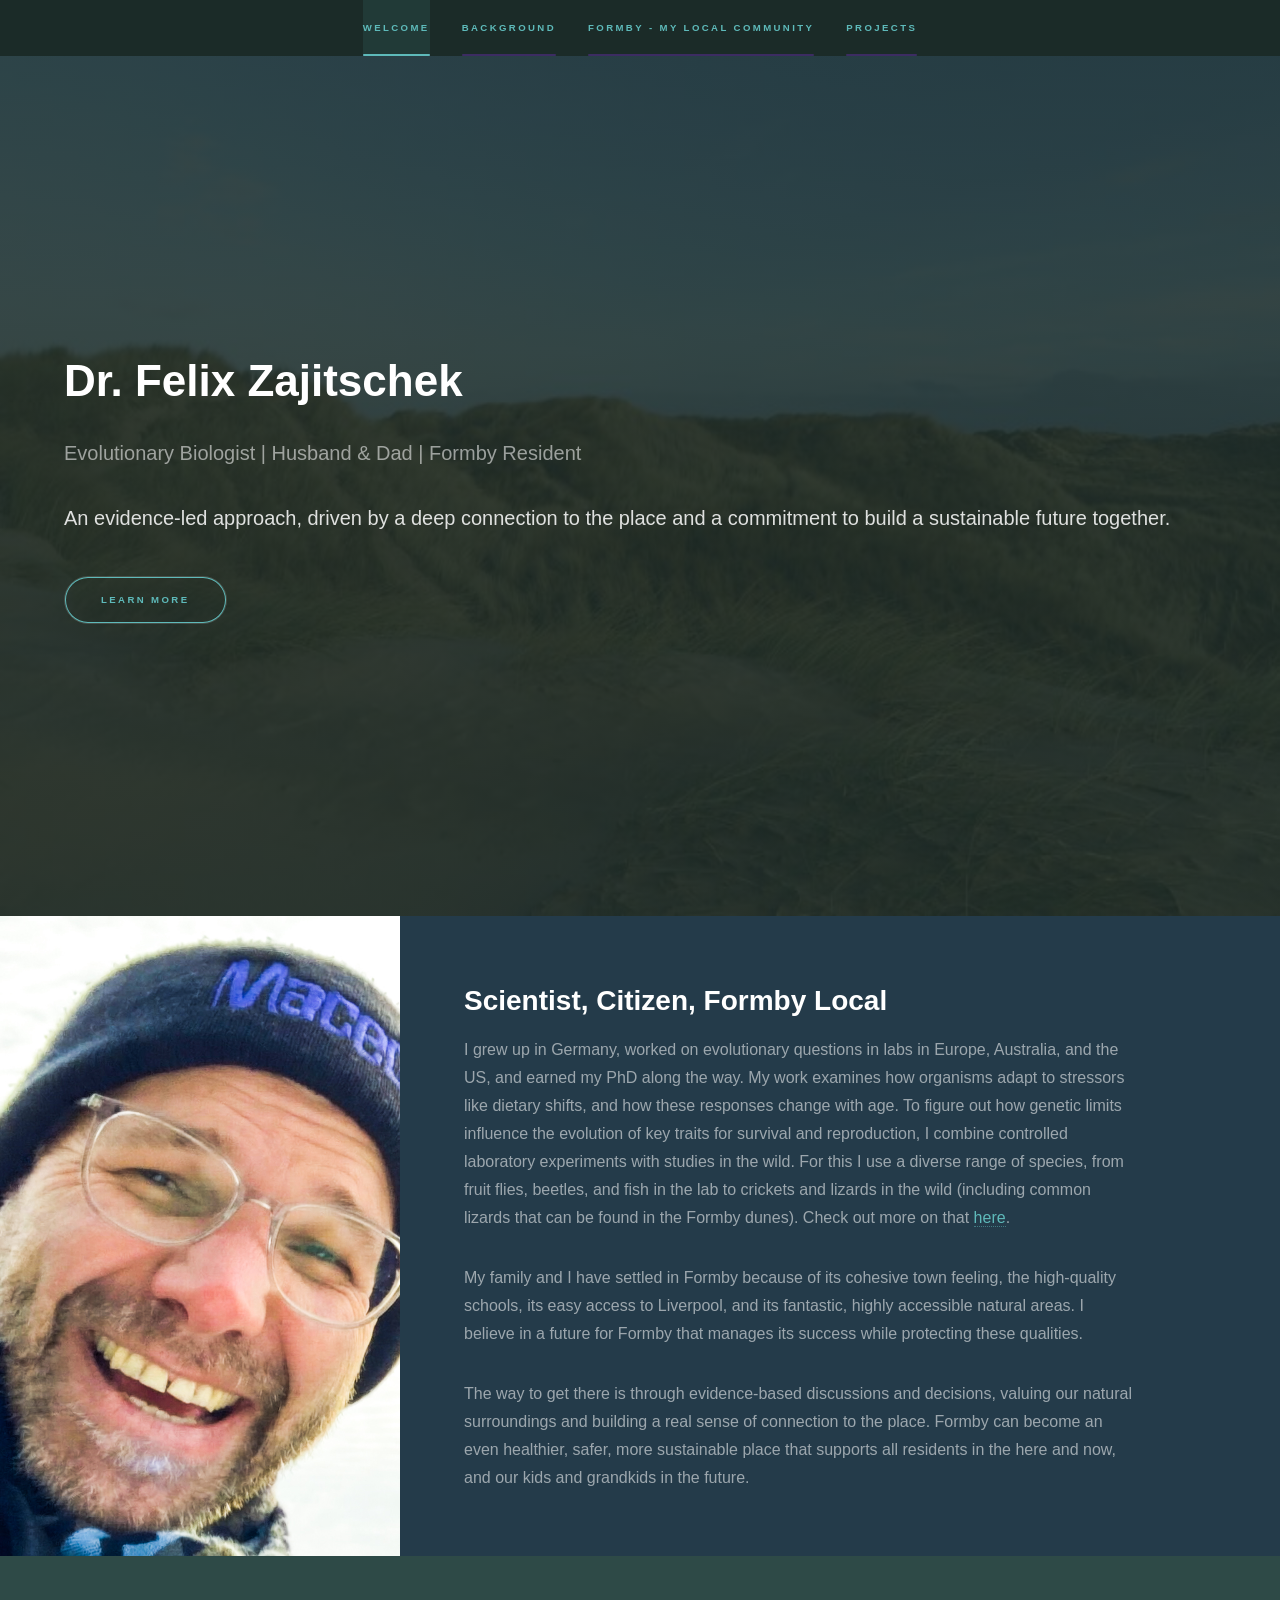
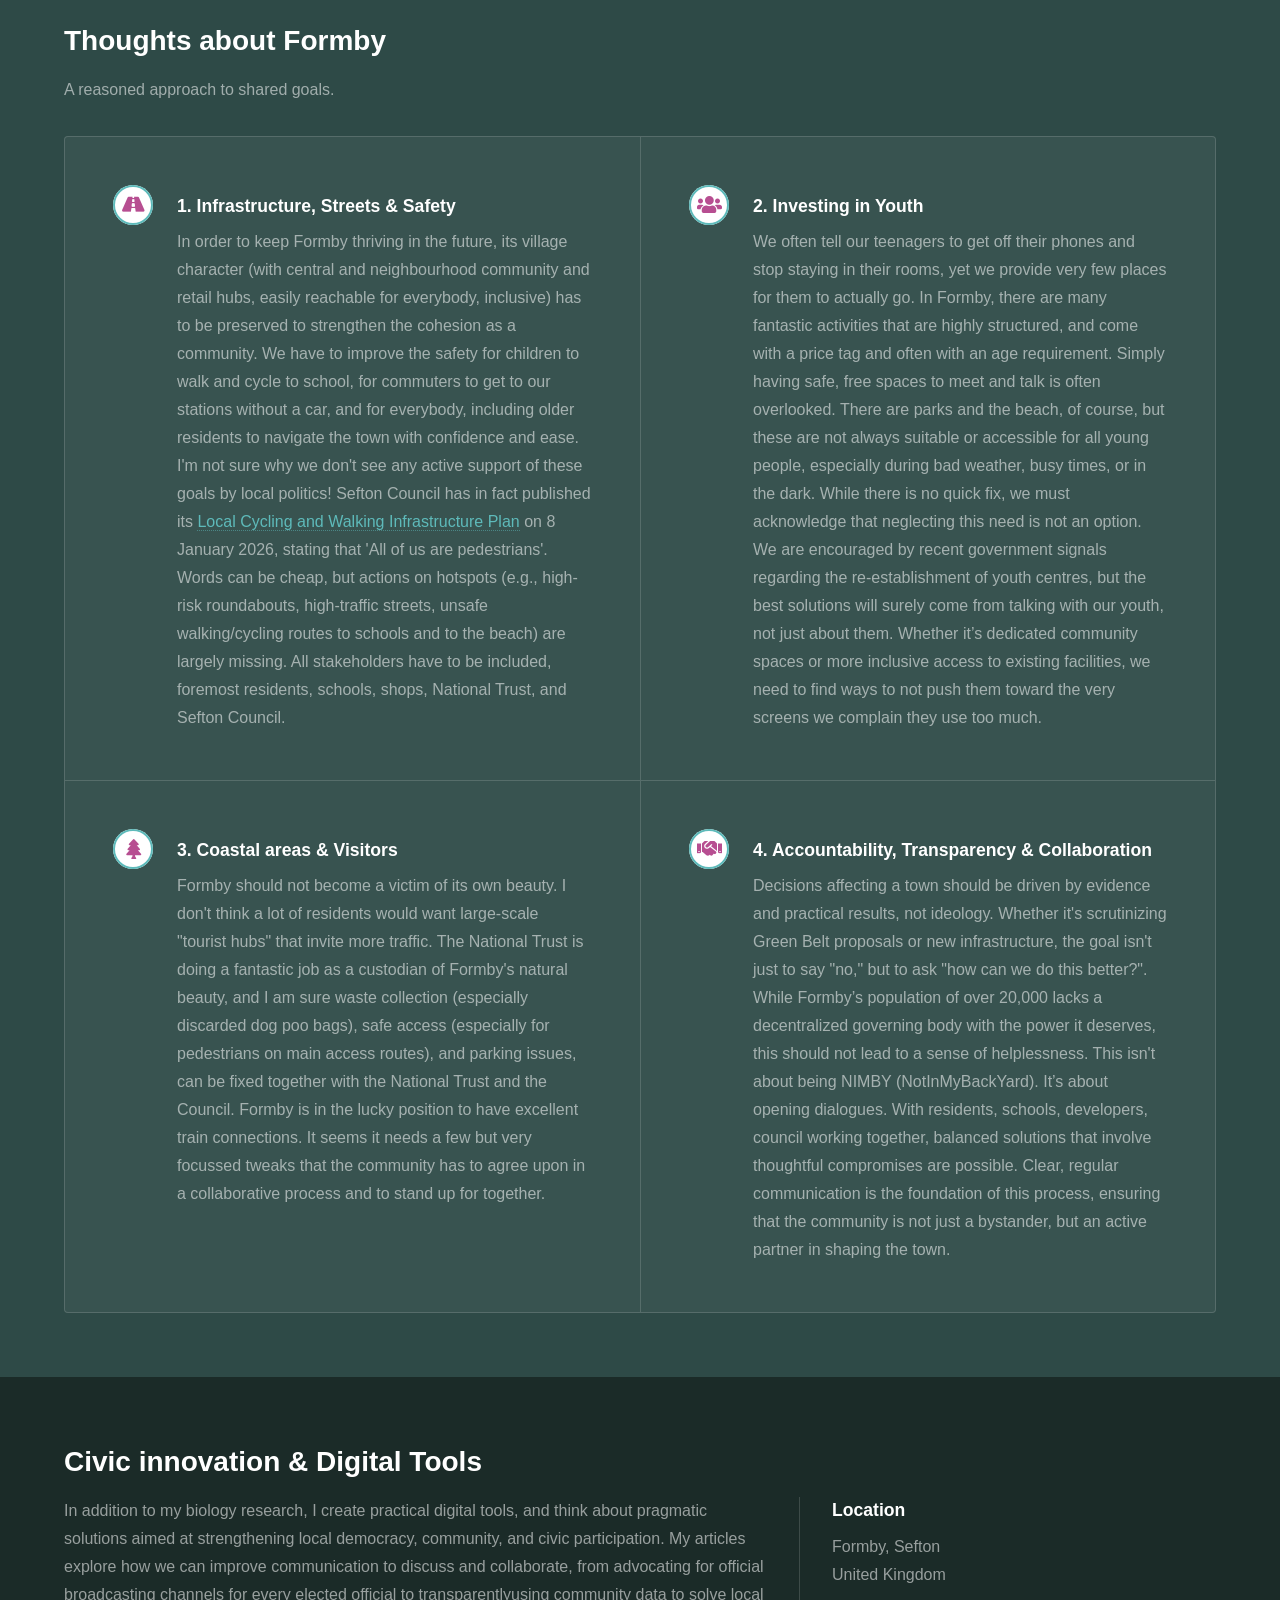
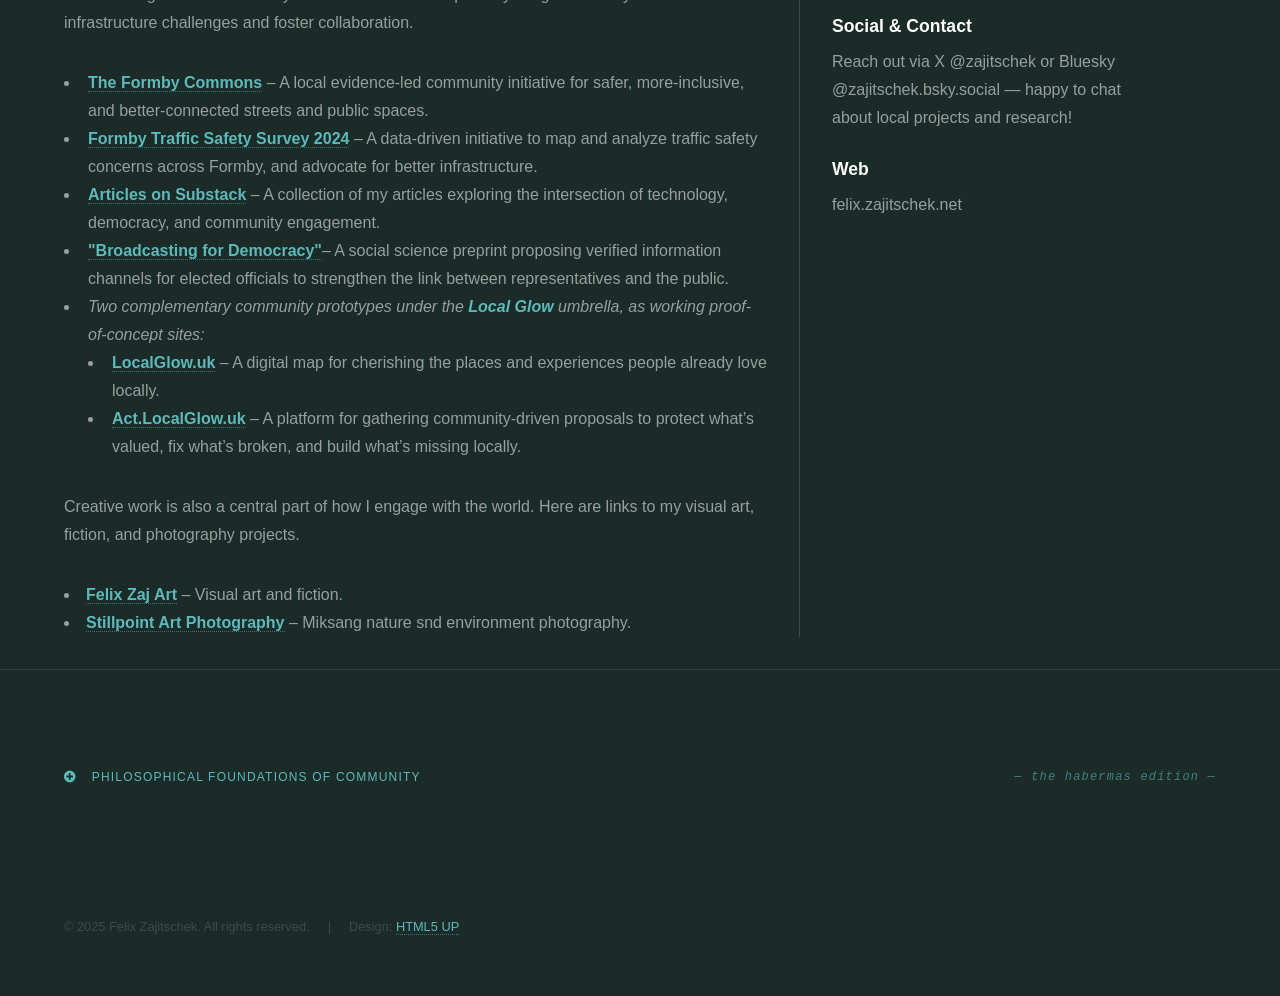
==== commit 78bd9f7e: "Update index.html" ====
--- a/index.html
+++ b/index.html
@@ -100,7 +100,7 @@
                                                         <h2>Civic innovation & Digital Tools</h2>
                                                         <div class="split style1">
                                                                 <section>
-                                                                        <p>In addition to my biology research, I create practical digital tools and think about pragmatic solutions aimed at strengthening local democracy, community, and civic participation. My articles explore how we can improve communication to discuss and collaborate, from advocating for official broadcasting channels for every elected official to transparentlyusing community data to solve local infrastructure challenges and foster collaboration.</p>
+                                                                        <p>In addition to my biology research, I create practical digital tools, and think about pragmatic solutions aimed at strengthening local democracy, community, and civic participation. My articles explore how we can improve communication to discuss and collaborate, from advocating for official broadcasting channels for every elected official to transparentlyusing community data to solve local infrastructure challenges and foster collaboration.</p>
                                                                         <ul>
                                                                                 <li><strong><a href="https://theformbycommons.github.io/" target="_blank">The Formby Commons</a></strong> – A local evidence-led community initiative for safer, more-inclusive, and better-connected streets and public spaces.</li>
                                                                                 <li><strong><a href="https://sites.google.com/view/formby-traffic-2024/home" target="_blank">Formby Traffic Safety Survey 2024</a></strong> – A data-driven initiative to map and analyze traffic safety concerns across Formby, and advocate for better infrastructure.</li>
@@ -113,6 +113,12 @@
                                                                                         </ul>
                                                                         </li>
                                                                         </ul>
+                                                                        <p>Creative work is also a central part of how I engage with the world. Here are links to my visual art, fiction, and photography projects.</
+                                                                           <ul>
+                                                                                <li><strong><a href="https://felix-zaj.zajitschek.net" target="_blank">Felix Zaj Art</a></strong> – Visual art and fiction.</li>
+                                                                                <li><strong><a href="https://stillpointart.uk" target="_blank">Stillpoint Art Photography</a></strong> – Miksang nature snd environment photography.</li>
+                                                                             </ul>
+
                                                                 </section>
                                                                 <section>
                                                                         <ul class="contact">
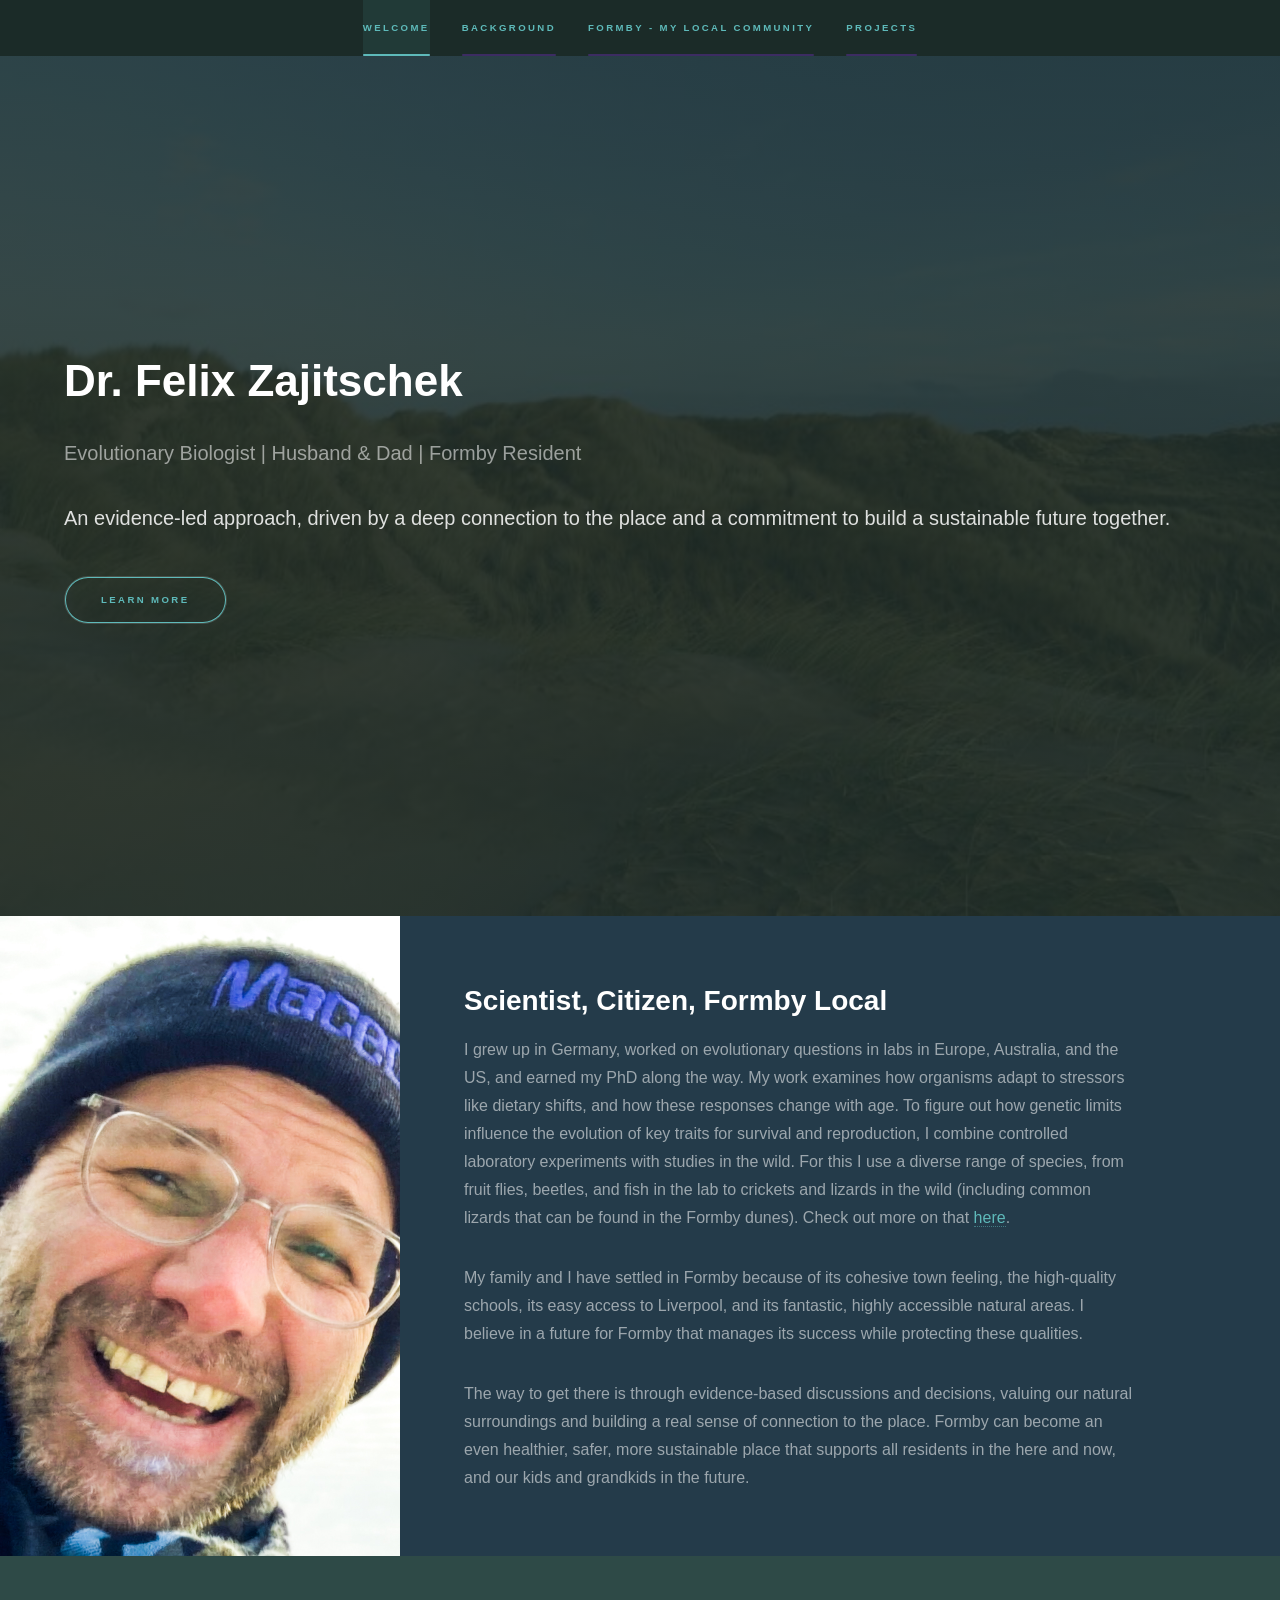
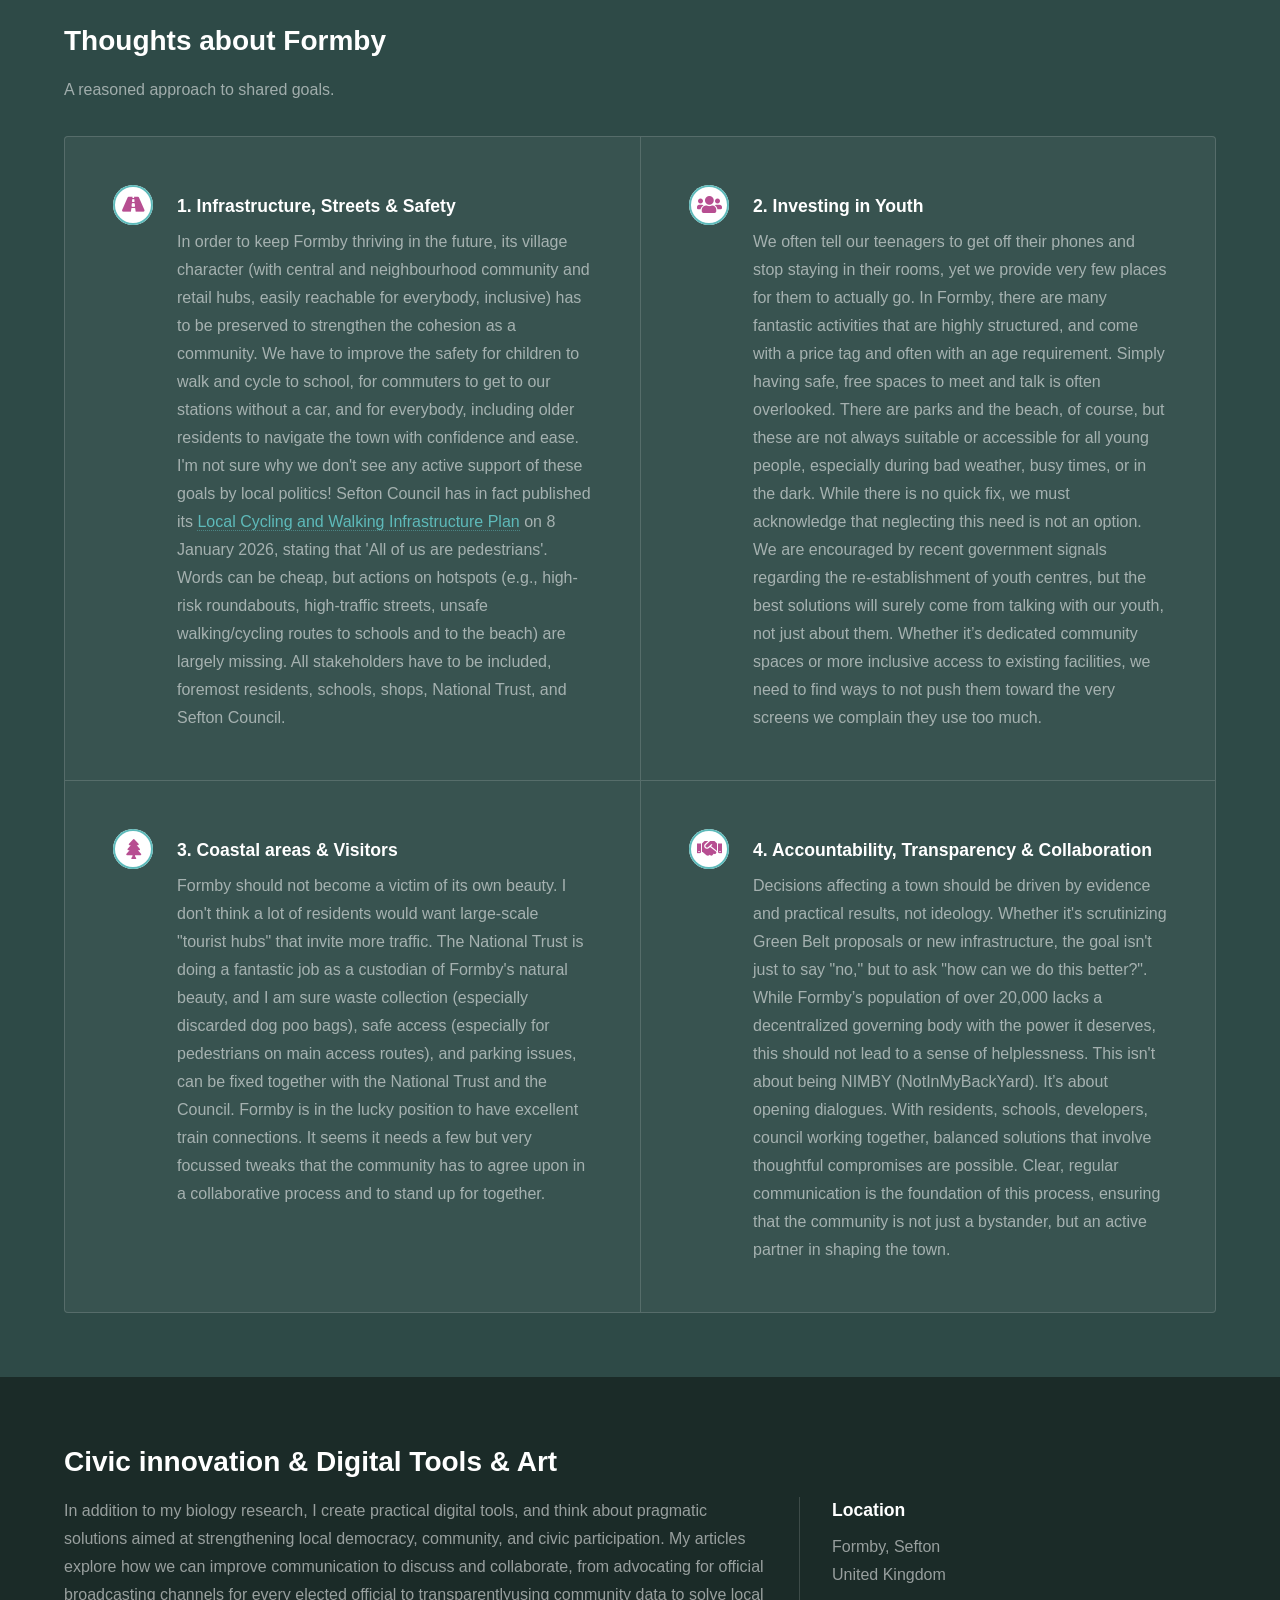
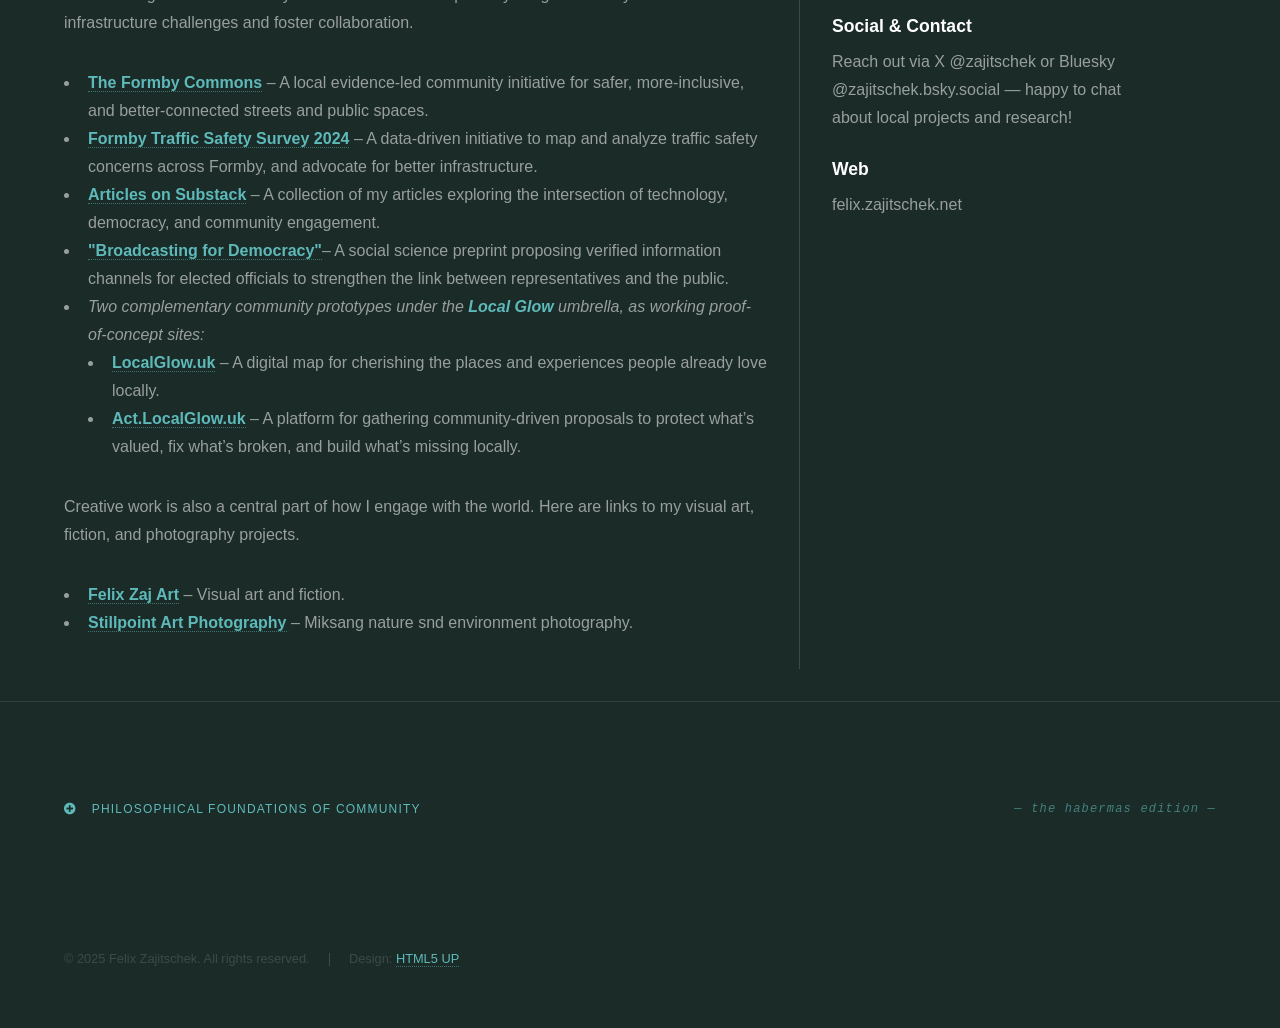
==== commit 827cf198: "Update index.html" ====
--- a/index.html
+++ b/index.html
@@ -97,7 +97,7 @@
 
                                 <section id="projects" class="wrapper style1 fade-up">
                                                 <div class="inner">
-                                                        <h2>Civic innovation & Digital Tools</h2>
+                                                        <h2>Civic innovation & Digital Tools & Art</h2>
                                                         <div class="split style1">
                                                                 <section>
                                                                         <p>In addition to my biology research, I create practical digital tools, and think about pragmatic solutions aimed at strengthening local democracy, community, and civic participation. My articles explore how we can improve communication to discuss and collaborate, from advocating for official broadcasting channels for every elected official to transparentlyusing community data to solve local infrastructure challenges and foster collaboration.</p>
@@ -113,7 +113,7 @@
                                                                                         </ul>
                                                                         </li>
                                                                         </ul>
-                                                                        <p>Creative work is also a central part of how I engage with the world. Here are links to my visual art, fiction, and photography projects.</
+                                                                        <p>Creative work is also a central part of how I engage with the world. Here are links to my visual art, fiction, and photography projects.</p>
                                                                            <ul>
                                                                                 <li><strong><a href="https://felix-zaj.zajitschek.net" target="_blank">Felix Zaj Art</a></strong> – Visual art and fiction.</li>
                                                                                 <li><strong><a href="https://stillpointart.uk" target="_blank">Stillpoint Art Photography</a></strong> – Miksang nature snd environment photography.</li>
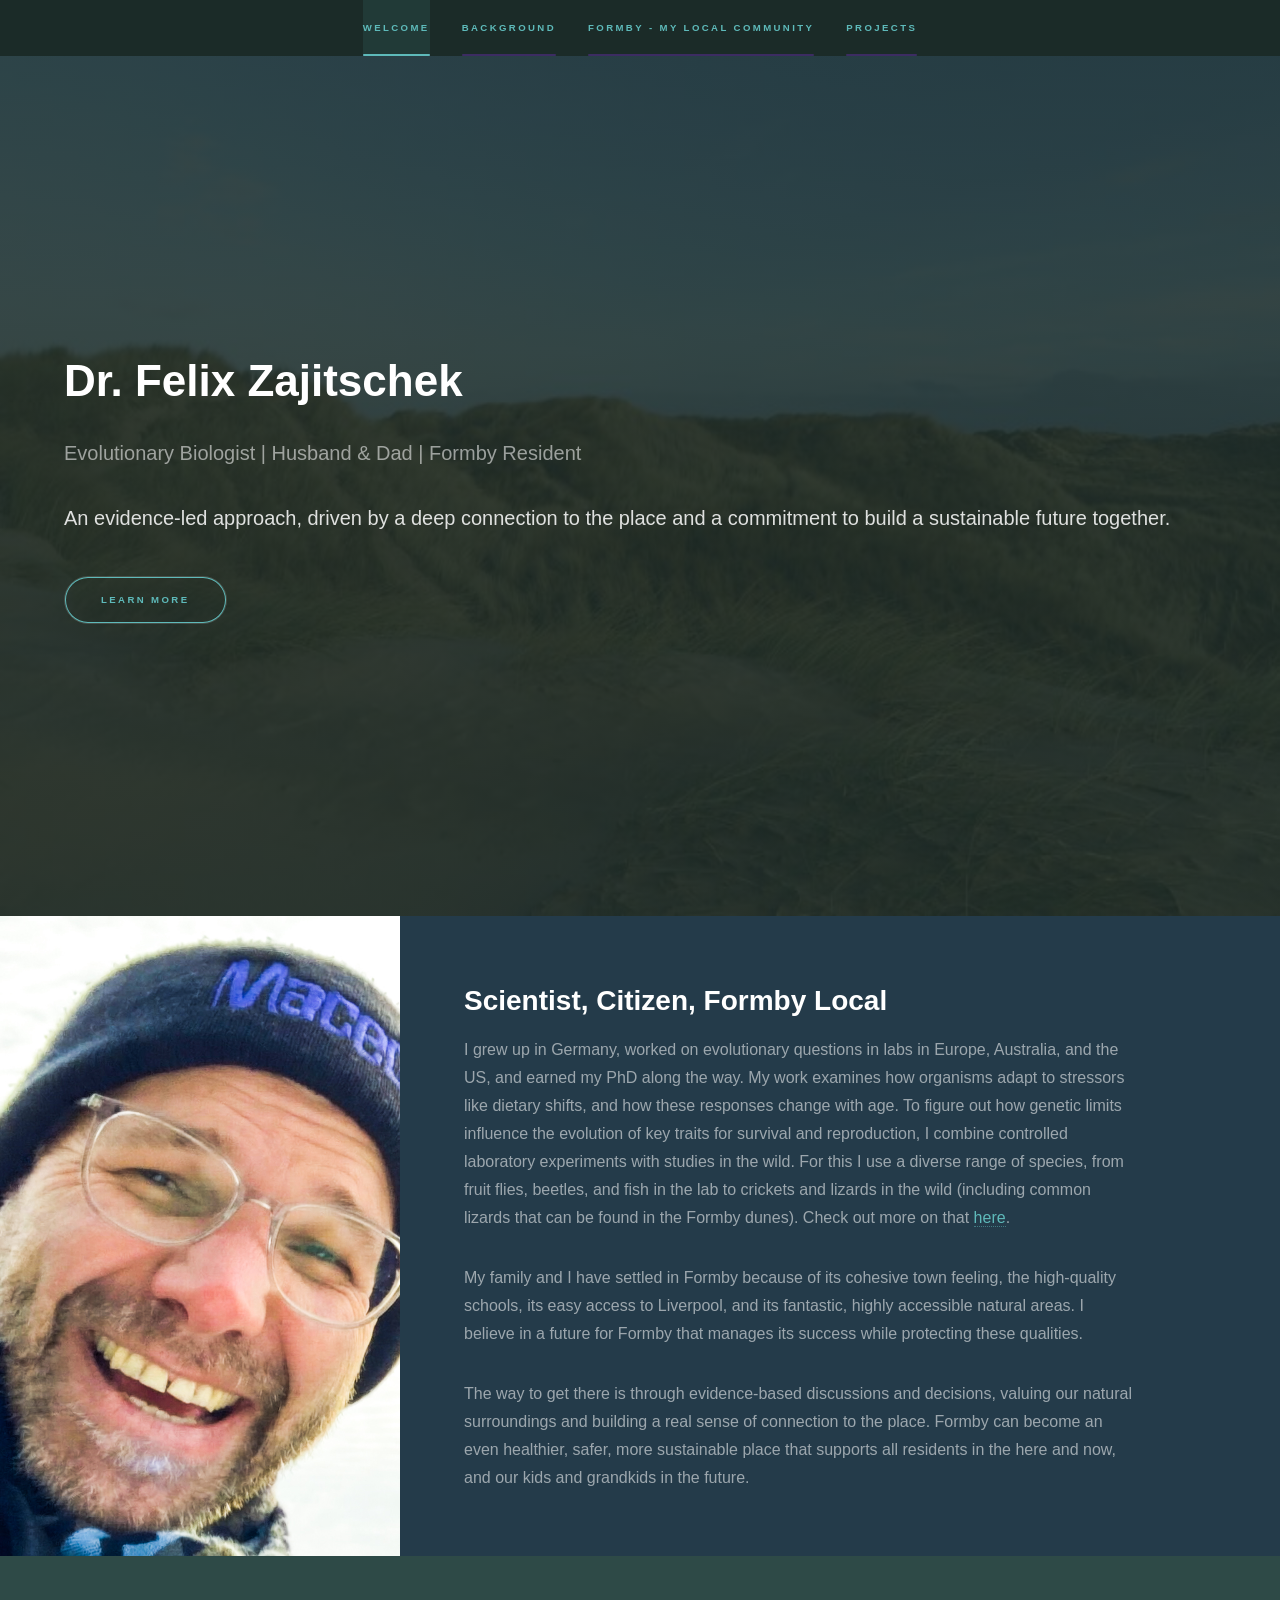
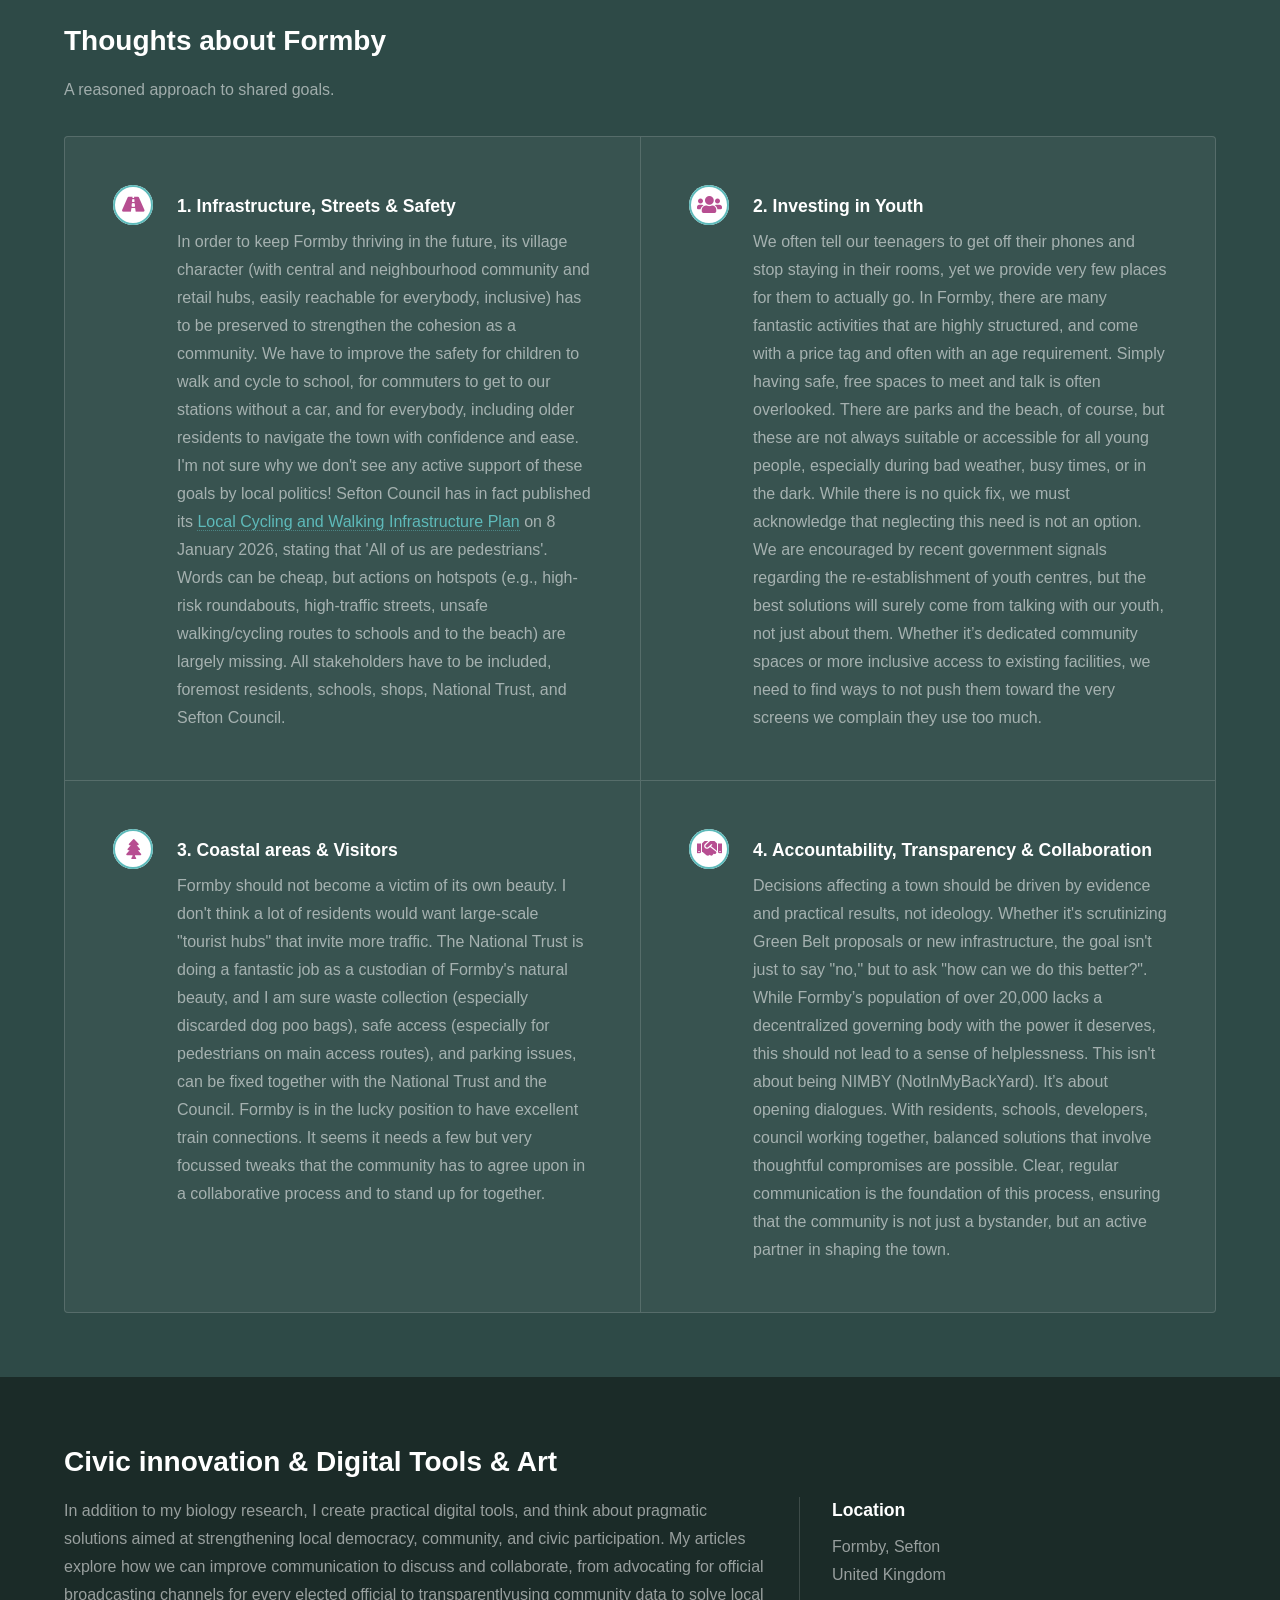
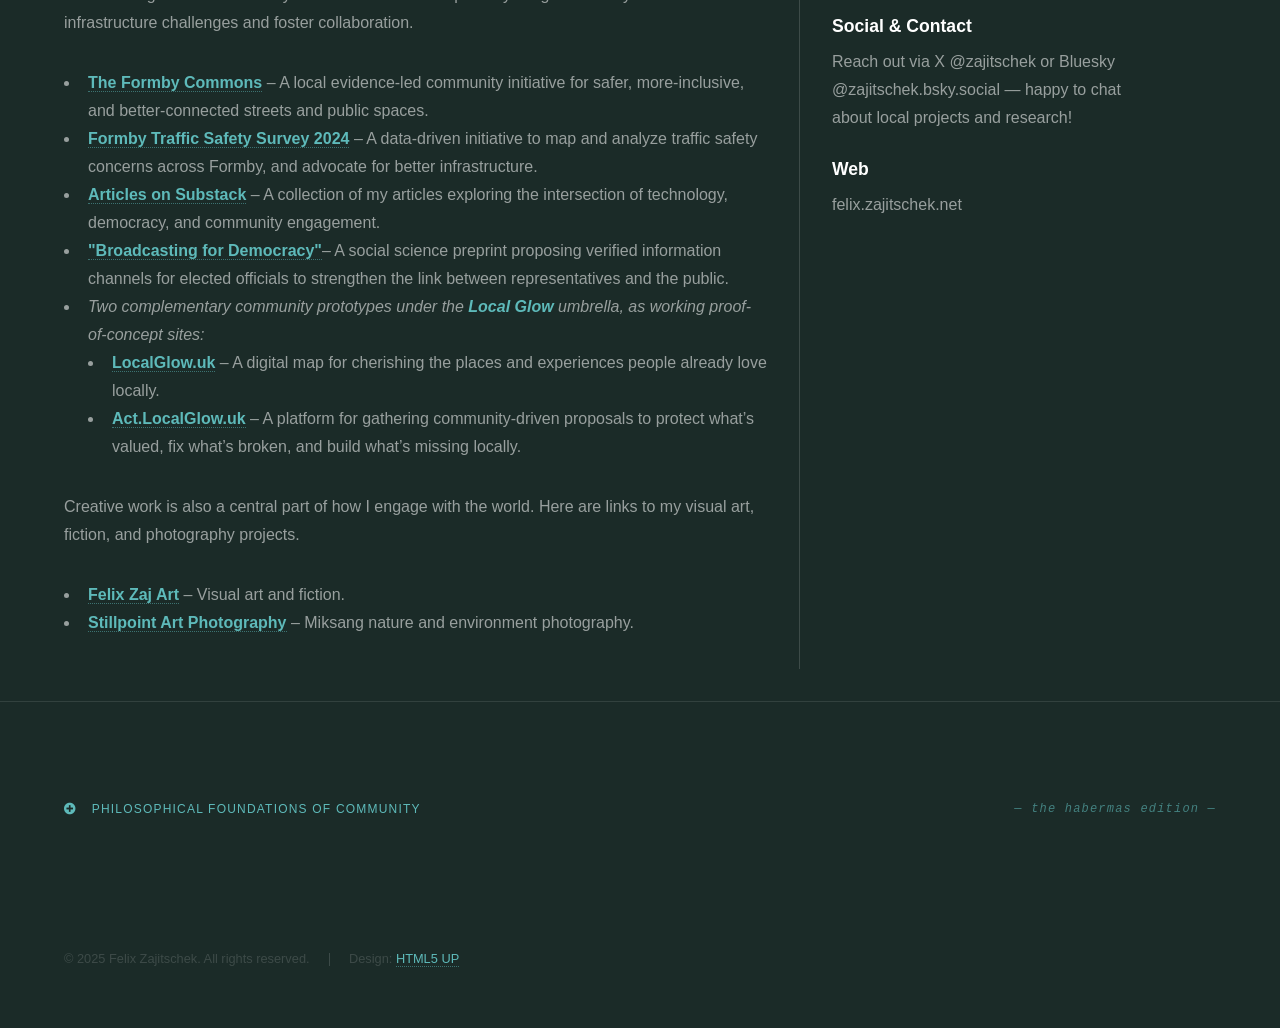
==== commit 0bb4d5d0: "Update index.html" ====
--- a/index.html
+++ b/index.html
@@ -116,7 +116,7 @@
                                                                         <p>Creative work is also a central part of how I engage with the world. Here are links to my visual art, fiction, and photography projects.</p>
                                                                            <ul>
                                                                                 <li><strong><a href="https://felix-zaj.zajitschek.net" target="_blank">Felix Zaj Art</a></strong> – Visual art and fiction.</li>
-                                                                                <li><strong><a href="https://stillpointart.uk" target="_blank">Stillpoint Art Photography</a></strong> – Miksang nature snd environment photography.</li>
+                                                                                <li><strong><a href="https://stillpointart.uk" target="_blank">Stillpoint Art Photography</a></strong> – Miksang nature and environment photography.</li>
                                                                              </ul>
 
                                                                 </section>
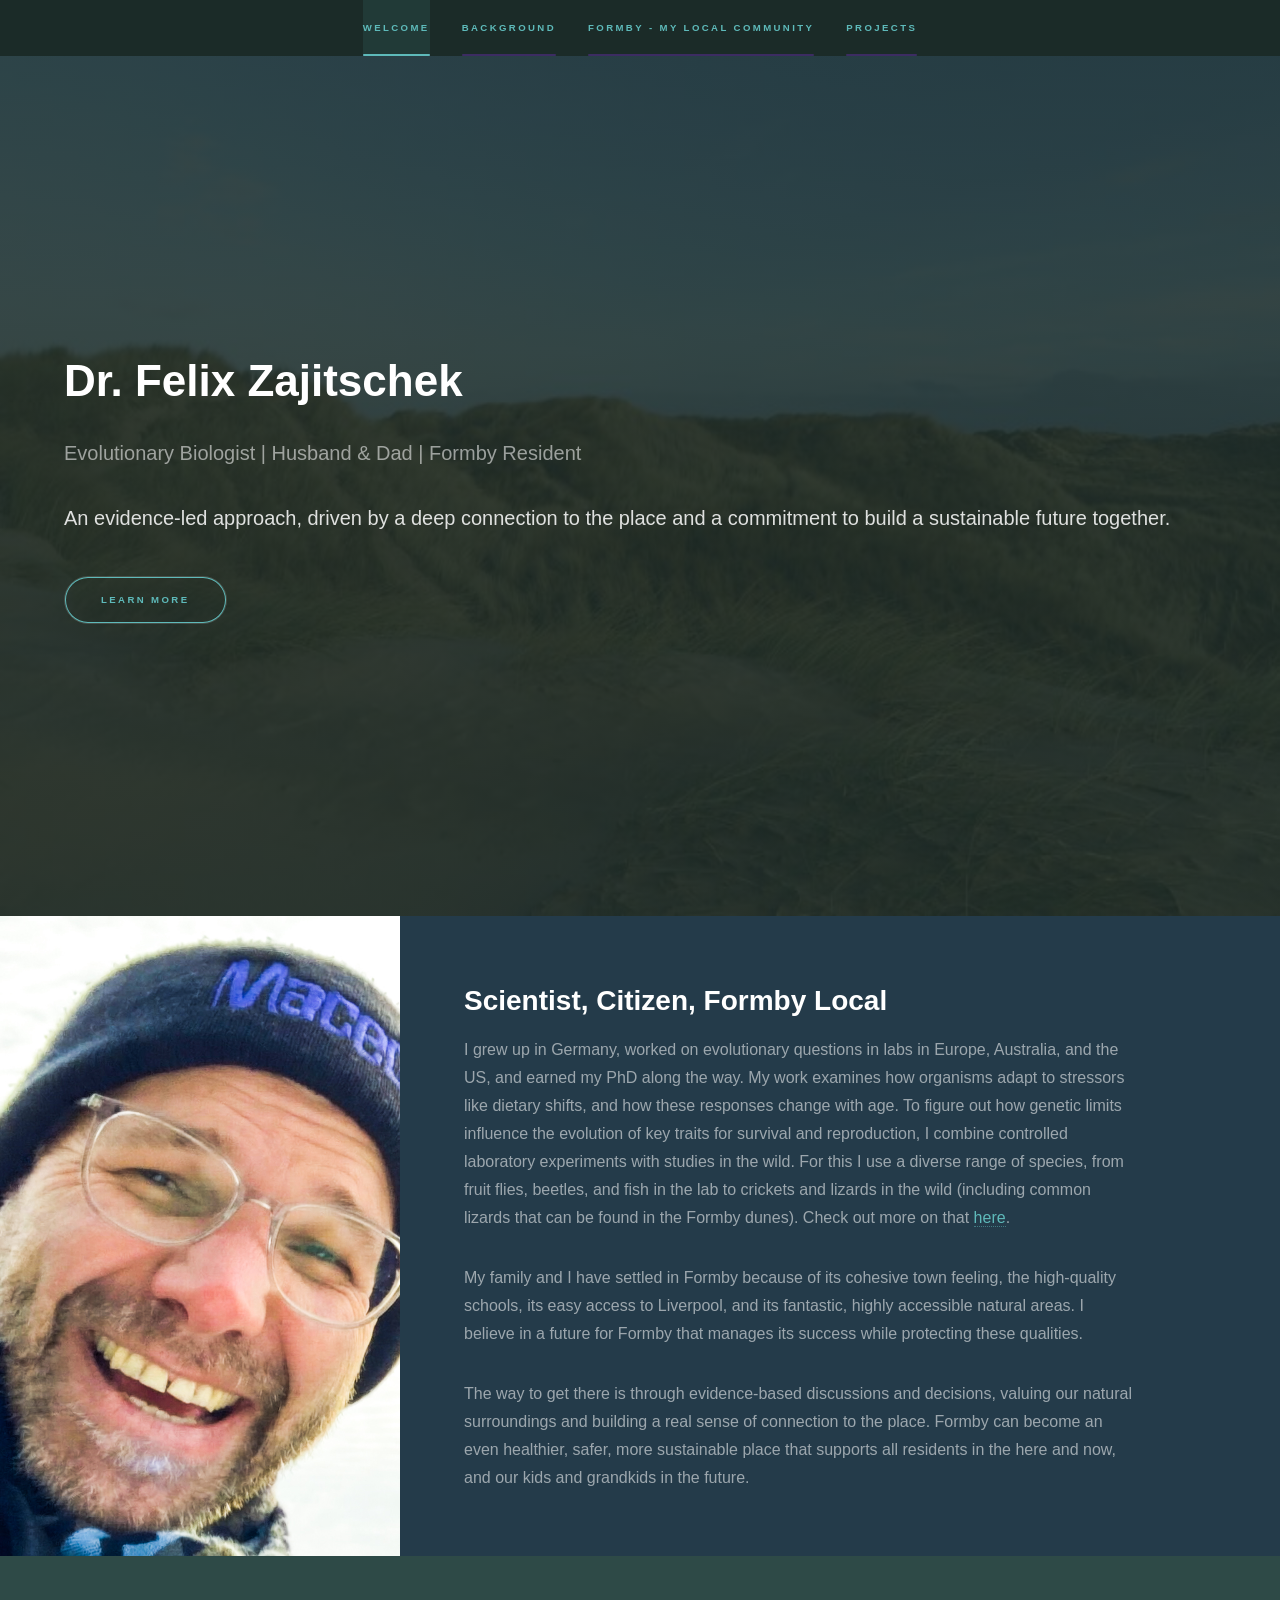
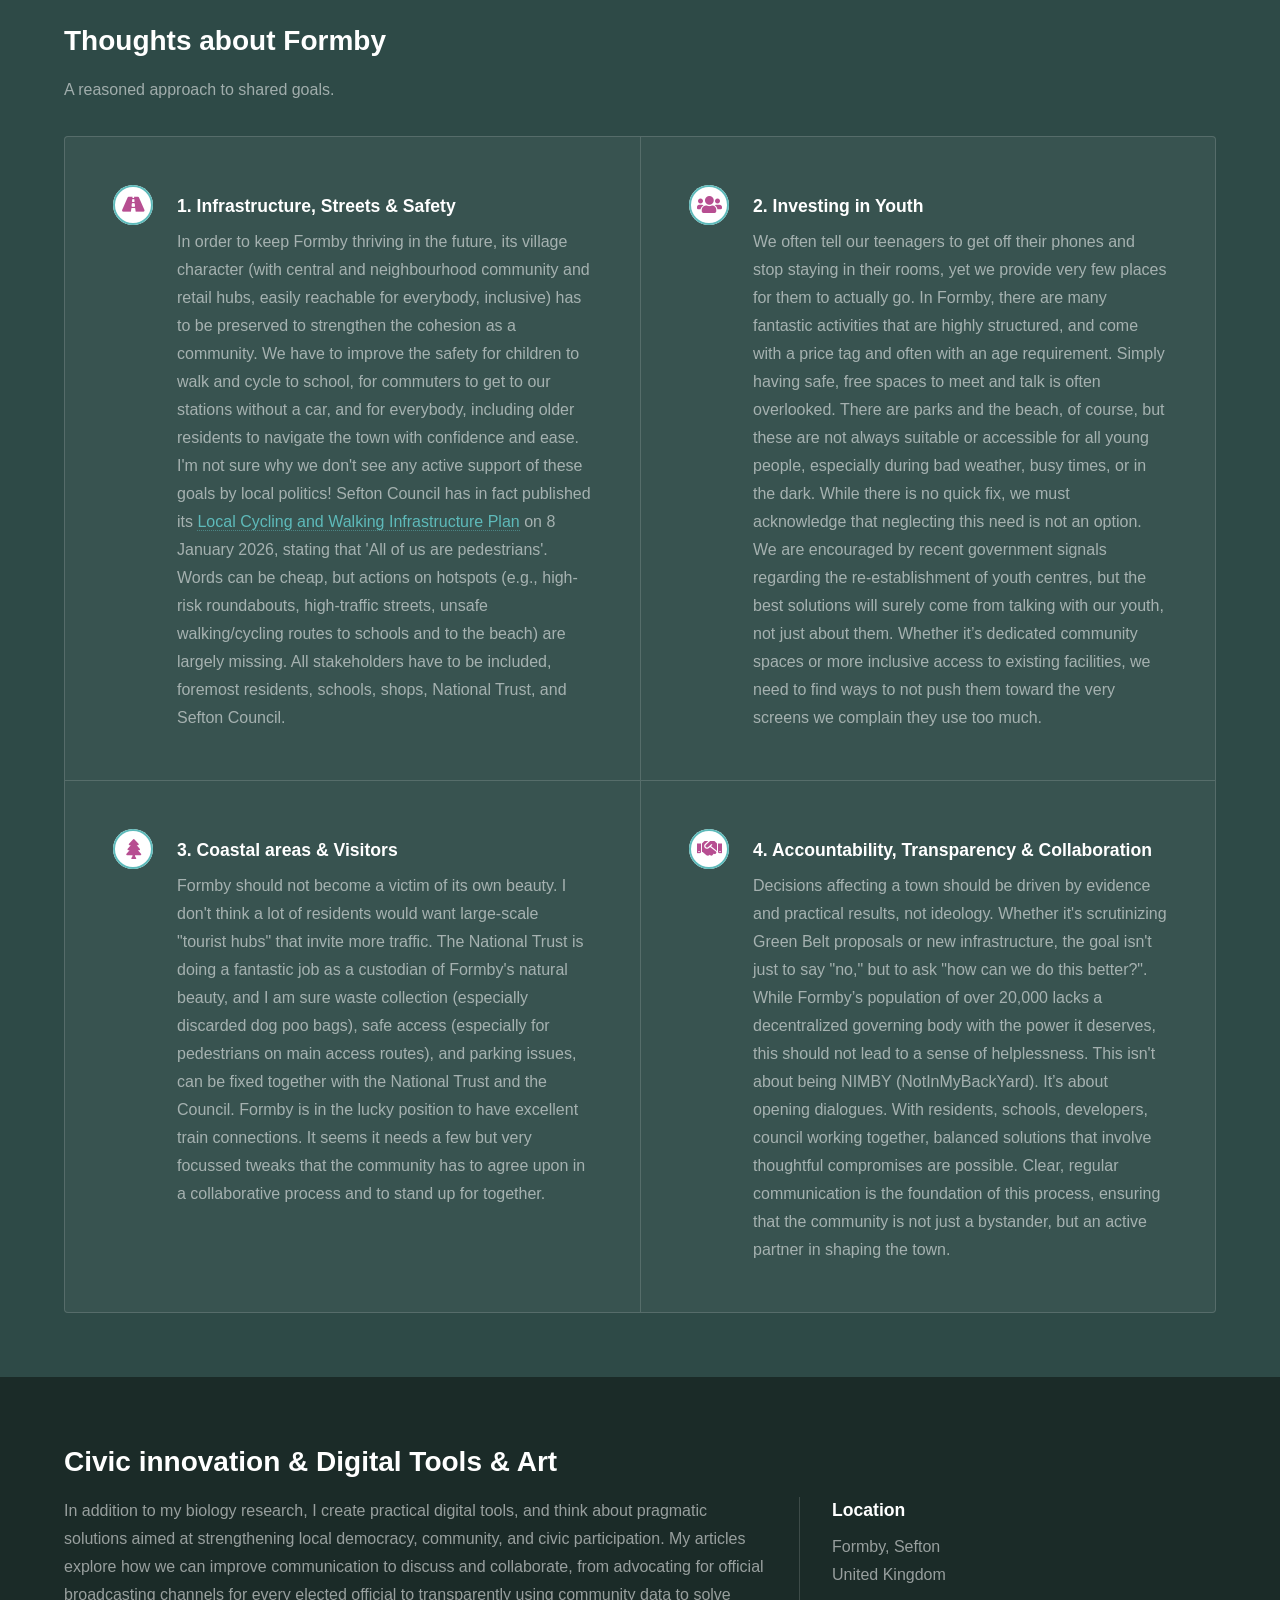
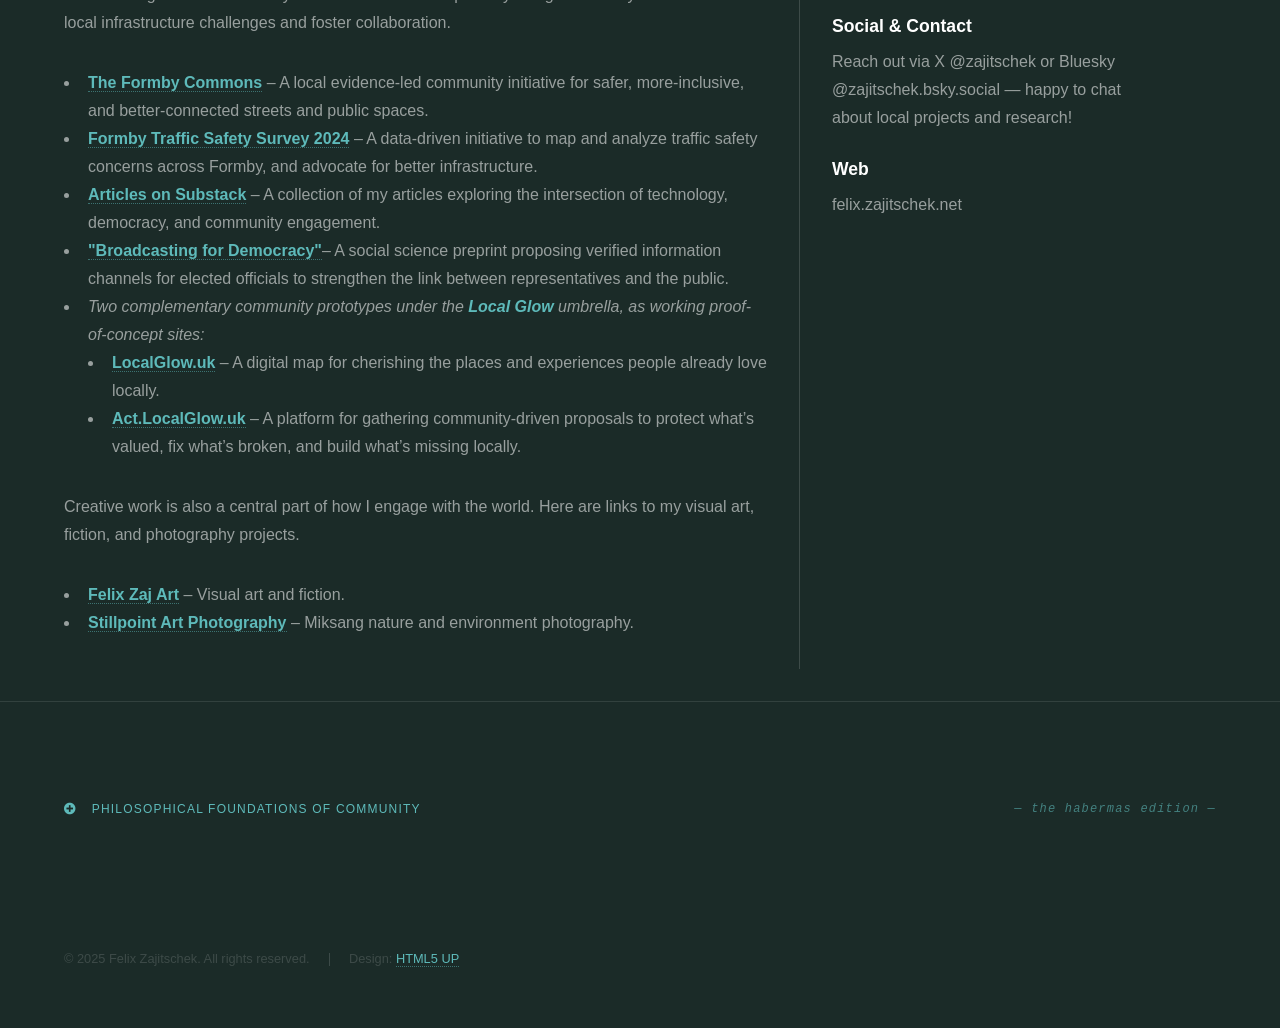
==== commit 0a97ea56: "Update index.html" ====
--- a/index.html
+++ b/index.html
@@ -100,7 +100,7 @@
                                                         <h2>Civic innovation & Digital Tools & Art</h2>
                                                         <div class="split style1">
                                                                 <section>
-                                                                        <p>In addition to my biology research, I create practical digital tools, and think about pragmatic solutions aimed at strengthening local democracy, community, and civic participation. My articles explore how we can improve communication to discuss and collaborate, from advocating for official broadcasting channels for every elected official to transparentlyusing community data to solve local infrastructure challenges and foster collaboration.</p>
+                                                                        <p>In addition to my biology research, I create practical digital tools, and think about pragmatic solutions aimed at strengthening local democracy, community, and civic participation. My articles explore how we can improve communication to discuss and collaborate, from advocating for official broadcasting channels for every elected official to transparently using community data to solve local infrastructure challenges and foster collaboration.</p>
                                                                         <ul>
                                                                                 <li><strong><a href="https://theformbycommons.github.io/" target="_blank">The Formby Commons</a></strong> – A local evidence-led community initiative for safer, more-inclusive, and better-connected streets and public spaces.</li>
                                                                                 <li><strong><a href="https://sites.google.com/view/formby-traffic-2024/home" target="_blank">Formby Traffic Safety Survey 2024</a></strong> – A data-driven initiative to map and analyze traffic safety concerns across Formby, and advocate for better infrastructure.</li>
